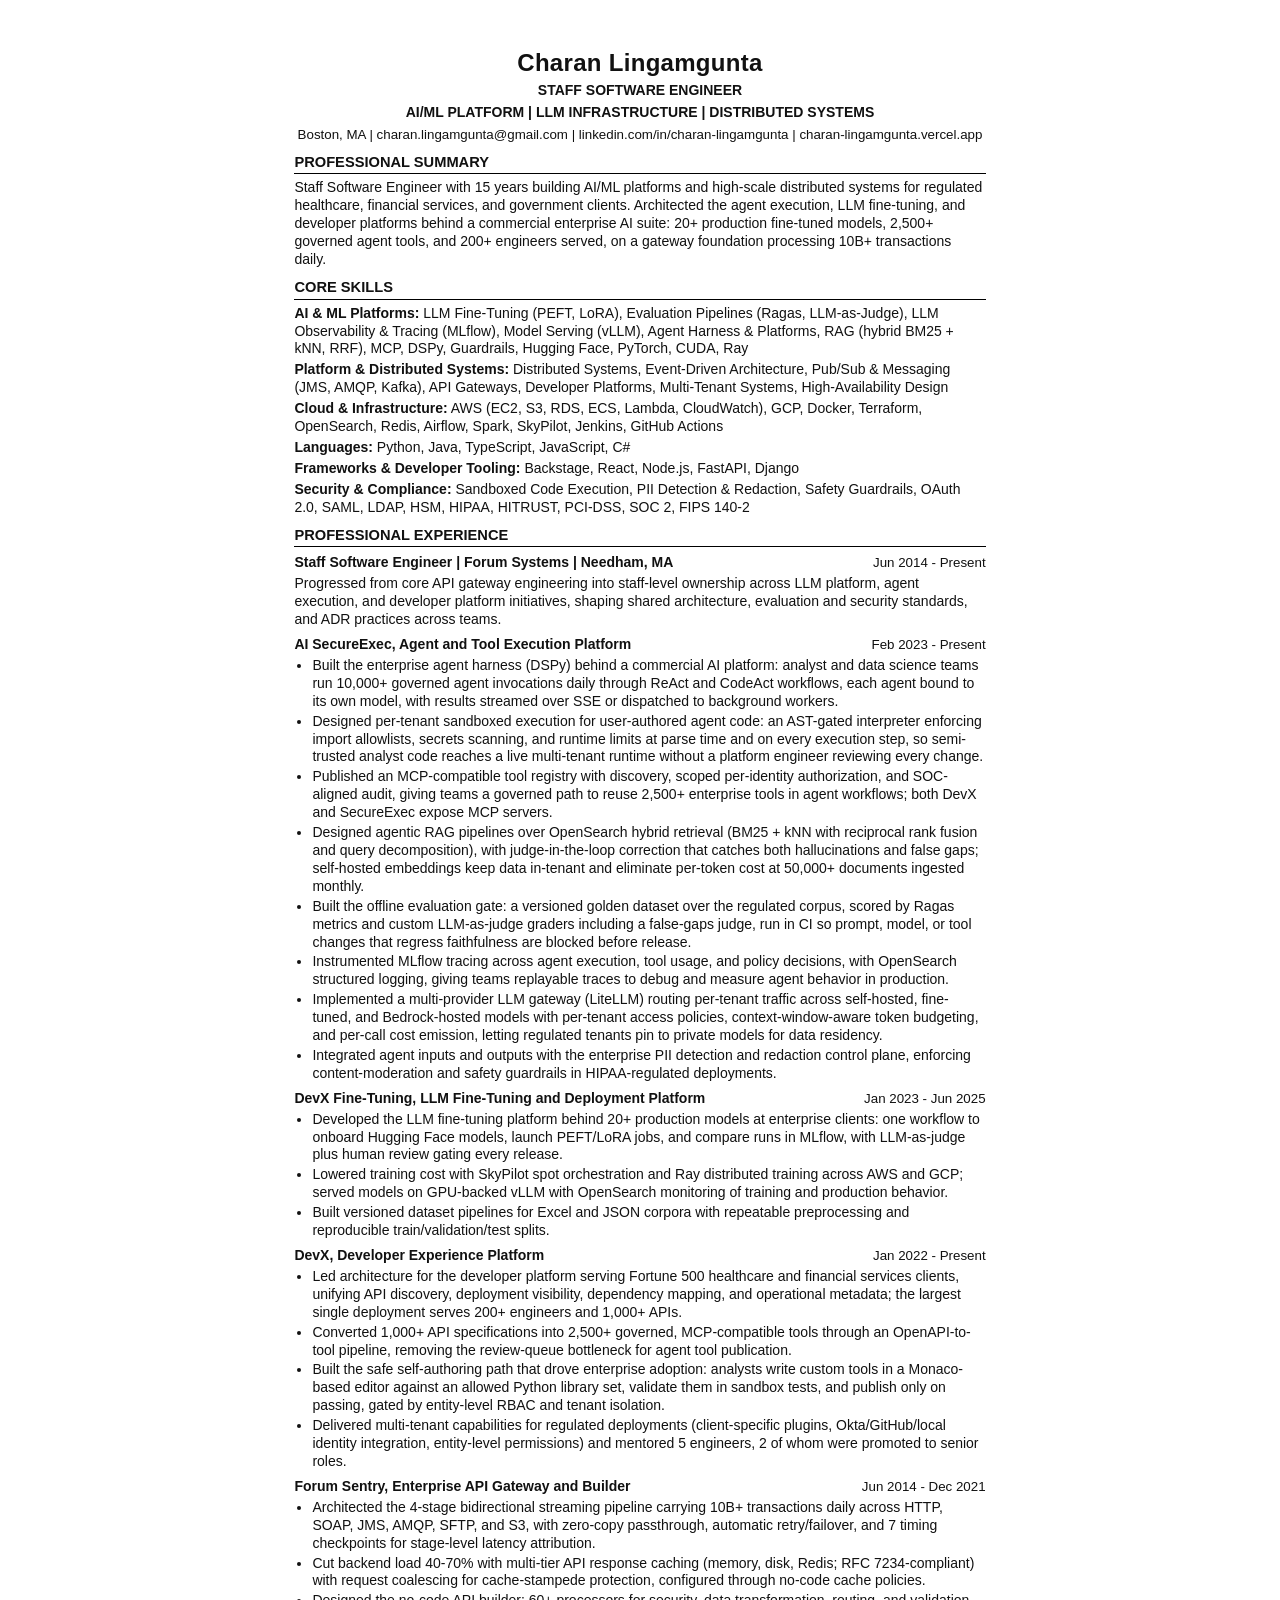
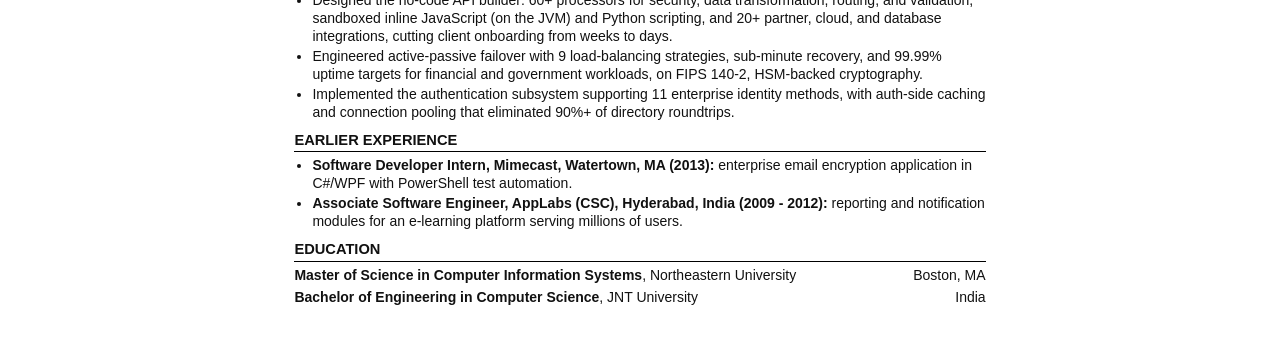
==== index.html @ ed0d6fd0 "Update resume to v1.8; AI-first rewrite from staff-resume research; corrected Sentry caching story; " ====
<!DOCTYPE html>
<html lang="en">
<head>
    <meta charset="UTF-8">
    <meta name="viewport" content="width=device-width, initial-scale=1.0">
    <title>Charan Lingamgunta Resume</title>
    <style>
        * {
            box-sizing: border-box;
            margin: 0;
            padding: 0;
        }

        body {
            font-family: Arial, Helvetica, sans-serif;
            font-size: 10.5pt;
            line-height: 1.28;
            color: #111;
            max-width: 8.5in;
            margin: 0 auto;
            padding: 0.5in 0.65in;
        }

        h1 {
            font-size: 18pt;
            text-align: center;
            margin-bottom: 3px;
            letter-spacing: 0.3px;
        }

        .headline {
            text-align: center;
            font-size: 10.5pt;
            font-weight: bold;
            text-transform: uppercase;
            margin-bottom: 4px;
        }

        .contact {
            text-align: center;
            font-size: 10pt;
            margin-bottom: 10px;
        }

        .contact a {
            color: #111;
            text-decoration: none;
        }

        h2 {
            font-size: 11pt;
            font-weight: bold;
            text-transform: uppercase;
            border-bottom: 1px solid #000;
            padding-bottom: 2px;
            margin-top: 9px;
            margin-bottom: 5px;
        }

        p {
            margin-bottom: 6px;
        }

        ul {
            margin-left: 18px;
            margin-bottom: 5px;
        }

        li {
            margin-bottom: 2px;
        }

        .skills-list {
            list-style-type: none;
            margin-left: 0;
        }

        .skills-list li {
            margin-bottom: 3px;
        }

        .job-header,
        .platform-header,
        .edu-row {
            display: flex;
            justify-content: space-between;
            align-items: baseline;
            gap: 12px;
        }

        .job-header {
            margin-top: 7px;
            margin-bottom: 3px;
        }

        .platform-header {
            margin-top: 7px;
            margin-bottom: 3px;
        }

        .title {
            font-weight: bold;
        }

        .date {
            font-size: 10pt;
            white-space: nowrap;
        }

        .role-scope {
            margin-bottom: 6px;
        }

        @media print {
            body {
                padding: 0;
            }

            @page {
                margin: 0.5in 0.65in;
            }
        }
    </style>
</head>
<body>
    <h1>Charan Lingamgunta</h1>
    <div class="headline">Staff Software Engineer</div>
    <div class="headline">AI/ML Platform | LLM Infrastructure | Distributed Systems</div>
    <div class="contact">
        Boston, MA | charan.lingamgunta@gmail.com |
        <a href="https://linkedin.com/in/charan-lingamgunta">linkedin.com/in/charan-lingamgunta</a> |
        <a href="https://charan-lingamgunta.vercel.app/">charan-lingamgunta.vercel.app</a>
    </div>

    <h2>Professional Summary</h2>
    <p>
        Staff Software Engineer with 15 years building AI/ML platforms and high-scale distributed systems for regulated healthcare, financial services, and government clients. Architected the agent execution, LLM fine-tuning, and developer platforms behind a commercial enterprise AI suite: 20+ production fine-tuned models, 2,500+ governed agent tools, and 200+ engineers served, on a gateway foundation processing 10B+ transactions daily.
    </p>

    <h2>Core Skills</h2>
    <ul class="skills-list">
        <li><strong>AI &amp; ML Platforms:</strong> LLM Fine-Tuning (PEFT, LoRA), Evaluation Pipelines (Ragas, LLM-as-Judge), LLM Observability &amp; Tracing (MLflow), Model Serving (vLLM), Agent Harness &amp; Platforms, RAG (hybrid BM25 + kNN, RRF), MCP, DSPy, Guardrails, Hugging Face, PyTorch, CUDA, Ray</li>
        <li><strong>Platform &amp; Distributed Systems:</strong> Distributed Systems, Event-Driven Architecture, Pub/Sub &amp; Messaging (JMS, AMQP, Kafka), API Gateways, Developer Platforms, Multi-Tenant Systems, High-Availability Design</li>
        <li><strong>Cloud &amp; Infrastructure:</strong> AWS (EC2, S3, RDS, ECS, Lambda, CloudWatch), GCP, Docker, Terraform, OpenSearch, Redis, Airflow, Spark, SkyPilot, Jenkins, GitHub Actions</li>
        <li><strong>Languages:</strong> Python, Java, TypeScript, JavaScript, C#</li>
        <li><strong>Frameworks &amp; Developer Tooling:</strong> Backstage, React, Node.js, FastAPI, Django</li>
        <li><strong>Security &amp; Compliance:</strong> Sandboxed Code Execution, PII Detection &amp; Redaction, Safety Guardrails, OAuth 2.0, SAML, LDAP, HSM, HIPAA, HITRUST, PCI-DSS, SOC 2, FIPS 140-2</li>
    </ul>

    <h2>Professional Experience</h2>

    <div class="job-header">
        <div class="title">Staff Software Engineer | Forum Systems | Needham, MA</div>
        <div class="date">Jun 2014 - Present</div>
    </div>
    <p class="role-scope">
        Progressed from core API gateway engineering into staff-level ownership across LLM platform, agent execution, and developer platform initiatives, shaping shared architecture, evaluation and security standards, and ADR practices across teams.
    </p>

    <div class="platform-header">
        <div class="title">AI SecureExec, Agent and Tool Execution Platform</div>
        <div class="date">Feb 2023 - Present</div>
    </div>
    <ul>
        <li>Built the enterprise agent harness (DSPy) behind a commercial AI platform: analyst and data science teams run 10,000+ governed agent invocations daily through ReAct and CodeAct workflows, each agent bound to its own model, with results streamed over SSE or dispatched to background workers.</li>
        <li>Designed per-tenant sandboxed execution for user-authored agent code: an AST-gated interpreter enforcing import allowlists, secrets scanning, and runtime limits at parse time and on every execution step, so semi-trusted analyst code reaches a live multi-tenant runtime without a platform engineer reviewing every change.</li>
        <li>Published an MCP-compatible tool registry with discovery, scoped per-identity authorization, and SOC-aligned audit, giving teams a governed path to reuse 2,500+ enterprise tools in agent workflows; both DevX and SecureExec expose MCP servers.</li>
        <li>Designed agentic RAG pipelines over OpenSearch hybrid retrieval (BM25 + kNN with reciprocal rank fusion and query decomposition), with judge-in-the-loop correction that catches both hallucinations and false gaps; self-hosted embeddings keep data in-tenant and eliminate per-token cost at 50,000+ documents ingested monthly.</li>
        <li>Built the offline evaluation gate: a versioned golden dataset over the regulated corpus, scored by Ragas metrics and custom LLM-as-judge graders including a false-gaps judge, run in CI so prompt, model, or tool changes that regress faithfulness are blocked before release.</li>
        <li>Instrumented MLflow tracing across agent execution, tool usage, and policy decisions, with OpenSearch structured logging, giving teams replayable traces to debug and measure agent behavior in production.</li>
        <li>Implemented a multi-provider LLM gateway (LiteLLM) routing per-tenant traffic across self-hosted, fine-tuned, and Bedrock-hosted models with per-tenant access policies, context-window-aware token budgeting, and per-call cost emission, letting regulated tenants pin to private models for data residency.</li>
        <li>Integrated agent inputs and outputs with the enterprise PII detection and redaction control plane, enforcing content-moderation and safety guardrails in HIPAA-regulated deployments.</li>
    </ul>

    <div class="platform-header">
        <div class="title">DevX Fine-Tuning, LLM Fine-Tuning and Deployment Platform</div>
        <div class="date">Jan 2023 - Jun 2025</div>
    </div>
    <ul>
        <li>Developed the LLM fine-tuning platform behind 20+ production models at enterprise clients: one workflow to onboard Hugging Face models, launch PEFT/LoRA jobs, and compare runs in MLflow, with LLM-as-judge plus human review gating every release.</li>
        <li>Lowered training cost with SkyPilot spot orchestration and Ray distributed training across AWS and GCP; served models on GPU-backed vLLM with OpenSearch monitoring of training and production behavior.</li>
        <li>Built versioned dataset pipelines for Excel and JSON corpora with repeatable preprocessing and reproducible train/validation/test splits.</li>
    </ul>

    <div class="platform-header">
        <div class="title">DevX, Developer Experience Platform</div>
        <div class="date">Jan 2022 - Present</div>
    </div>
    <ul>
        <li>Led architecture for the developer platform serving Fortune 500 healthcare and financial services clients, unifying API discovery, deployment visibility, dependency mapping, and operational metadata; the largest single deployment serves 200+ engineers and 1,000+ APIs.</li>
        <li>Converted 1,000+ API specifications into 2,500+ governed, MCP-compatible tools through an OpenAPI-to-tool pipeline, removing the review-queue bottleneck for agent tool publication.</li>
        <li>Built the safe self-authoring path that drove enterprise adoption: analysts write custom tools in a Monaco-based editor against an allowed Python library set, validate them in sandbox tests, and publish only on passing, gated by entity-level RBAC and tenant isolation.</li>
        <li>Delivered multi-tenant capabilities for regulated deployments (client-specific plugins, Okta/GitHub/local identity integration, entity-level permissions) and mentored 5 engineers, 2 of whom were promoted to senior roles.</li>
    </ul>

    <div class="platform-header">
        <div class="title">Forum Sentry, Enterprise API Gateway and Builder</div>
        <div class="date">Jun 2014 - Dec 2021</div>
    </div>
    <ul>
        <li>Architected the 4-stage bidirectional streaming pipeline carrying 10B+ transactions daily across HTTP, SOAP, JMS, AMQP, SFTP, and S3, with zero-copy passthrough, automatic retry/failover, and 7 timing checkpoints for stage-level latency attribution.</li>
        <li>Cut backend load 40-70% with multi-tier API response caching (memory, disk, Redis; RFC 7234-compliant) with request coalescing for cache-stampede protection, configured through no-code cache policies.</li>
        <li>Designed the no-code API builder: 60+ processors for security, data transformation, routing, and validation, sandboxed inline JavaScript (on the JVM) and Python scripting, and 20+ partner, cloud, and database integrations, cutting client onboarding from weeks to days.</li>
        <li>Engineered active-passive failover with 9 load-balancing strategies, sub-minute recovery, and 99.99% uptime targets for financial and government workloads, on FIPS 140-2, HSM-backed cryptography.</li>
        <li>Implemented the authentication subsystem supporting 11 enterprise identity methods, with auth-side caching and connection pooling that eliminated 90%+ of directory roundtrips.</li>
    </ul>

    <h2>Earlier Experience</h2>
    <ul>
        <li><strong>Software Developer Intern, Mimecast, Watertown, MA (2013):</strong> enterprise email encryption application in C#/WPF with PowerShell test automation.</li>
        <li><strong>Associate Software Engineer, AppLabs (CSC), Hyderabad, India (2009 - 2012):</strong> reporting and notification modules for an e-learning platform serving millions of users.</li>
    </ul>

    <h2>Education</h2>
    <div class="edu-row">
        <div><strong>Master of Science in Computer Information Systems</strong>, Northeastern University</div>
        <div>Boston, MA</div>
    </div>
    <div class="edu-row" style="margin-top: 4px;">
        <div><strong>Bachelor of Engineering in Computer Science</strong>, JNT University</div>
        <div>India</div>
    </div>
</body>
</html>
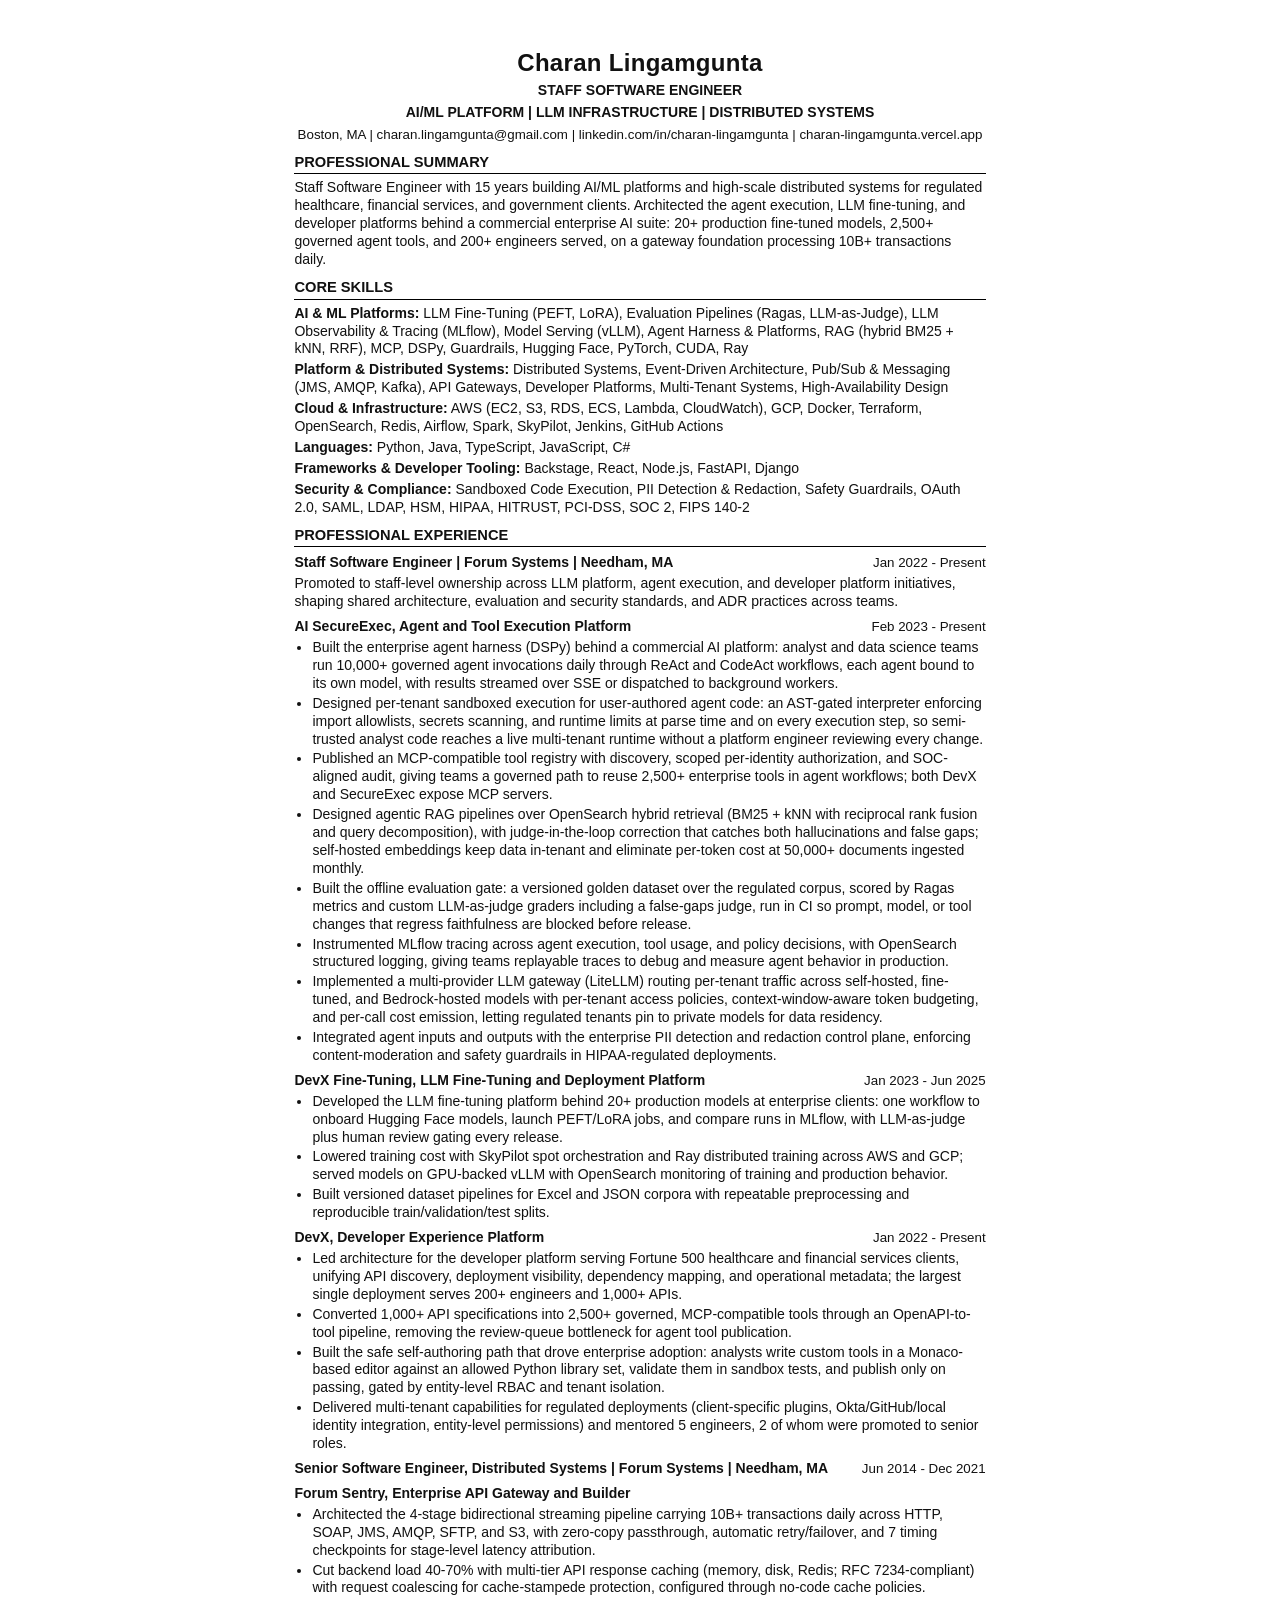
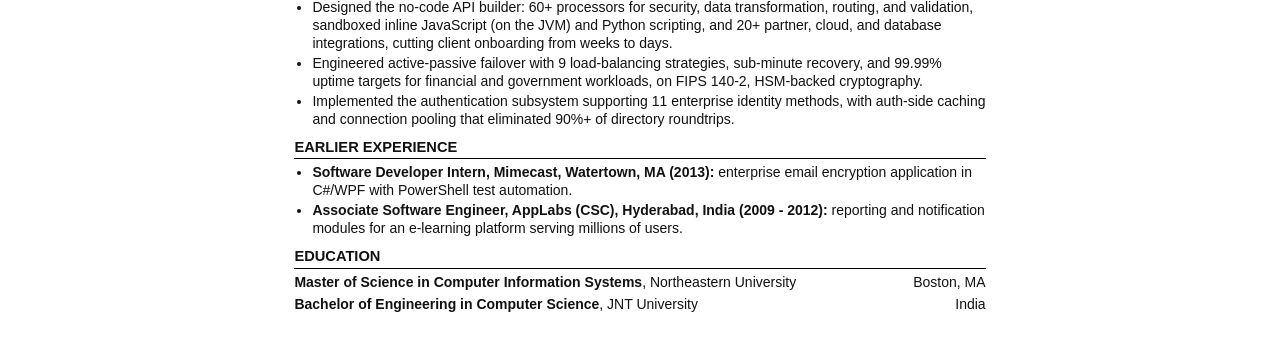
==== commit c59172cd: "Update resume: show Senior-to-Staff progression ladder (Staff since Jan 2022); regenerate PDF" ====
--- a/index.html
+++ b/index.html
@@ -151,10 +151,10 @@
 
     <div class="job-header">
         <div class="title">Staff Software Engineer | Forum Systems | Needham, MA</div>
-        <div class="date">Jun 2014 - Present</div>
+        <div class="date">Jan 2022 - Present</div>
     </div>
     <p class="role-scope">
-        Progressed from core API gateway engineering into staff-level ownership across LLM platform, agent execution, and developer platform initiatives, shaping shared architecture, evaluation and security standards, and ADR practices across teams.
+        Promoted to staff-level ownership across LLM platform, agent execution, and developer platform initiatives, shaping shared architecture, evaluation and security standards, and ADR practices across teams.
     </p>
 
     <div class="platform-header">
@@ -193,9 +193,12 @@
         <li>Delivered multi-tenant capabilities for regulated deployments (client-specific plugins, Okta/GitHub/local identity integration, entity-level permissions) and mentored 5 engineers, 2 of whom were promoted to senior roles.</li>
     </ul>
 
+    <div class="job-header">
+        <div class="title">Senior Software Engineer, Distributed Systems | Forum Systems | Needham, MA</div>
+        <div class="date">Jun 2014 - Dec 2021</div>
+    </div>
     <div class="platform-header">
         <div class="title">Forum Sentry, Enterprise API Gateway and Builder</div>
-        <div class="date">Jun 2014 - Dec 2021</div>
     </div>
     <ul>
         <li>Architected the 4-stage bidirectional streaming pipeline carrying 10B+ transactions daily across HTTP, SOAP, JMS, AMQP, SFTP, and S3, with zero-copy passthrough, automatic retry/failover, and 7 timing checkpoints for stage-level latency attribution.</li>
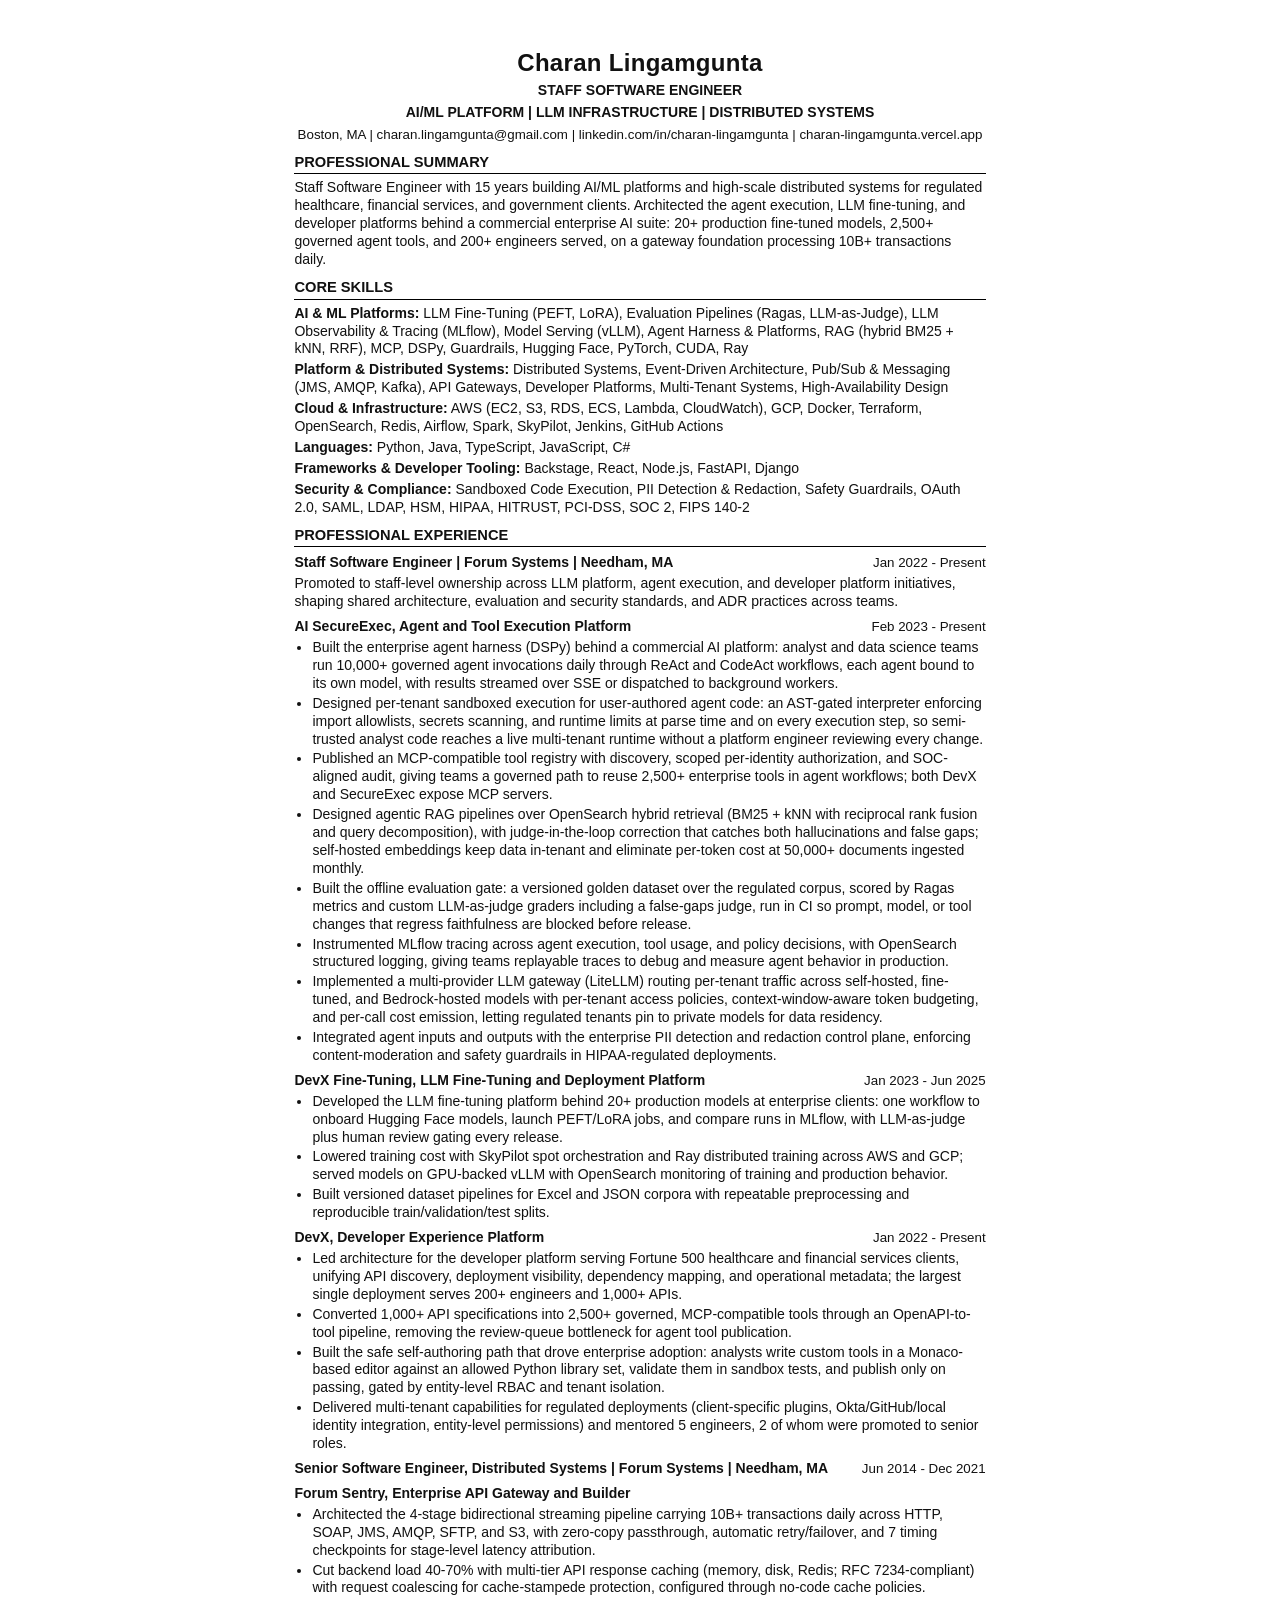
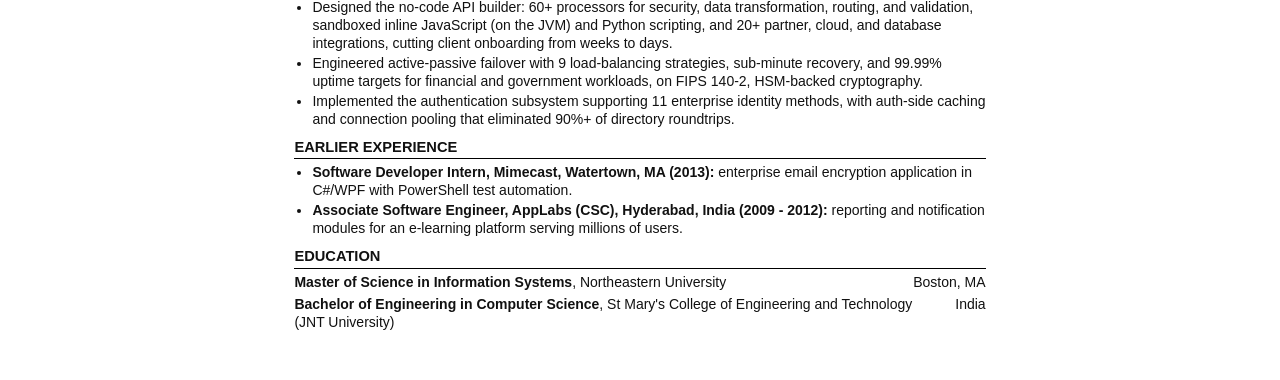
==== commit 80e948a5: "Align education with LinkedIn: St Mary's College (JNT University) for BE, MS in Information Systems;" ====
--- a/index.html
+++ b/index.html
@@ -216,11 +216,11 @@
 
     <h2>Education</h2>
     <div class="edu-row">
-        <div><strong>Master of Science in Computer Information Systems</strong>, Northeastern University</div>
+        <div><strong>Master of Science in Information Systems</strong>, Northeastern University</div>
         <div>Boston, MA</div>
     </div>
     <div class="edu-row" style="margin-top: 4px;">
-        <div><strong>Bachelor of Engineering in Computer Science</strong>, JNT University</div>
+        <div><strong>Bachelor of Engineering in Computer Science</strong>, St Mary's College of Engineering and Technology (JNT University)</div>
         <div>India</div>
     </div>
 </body>
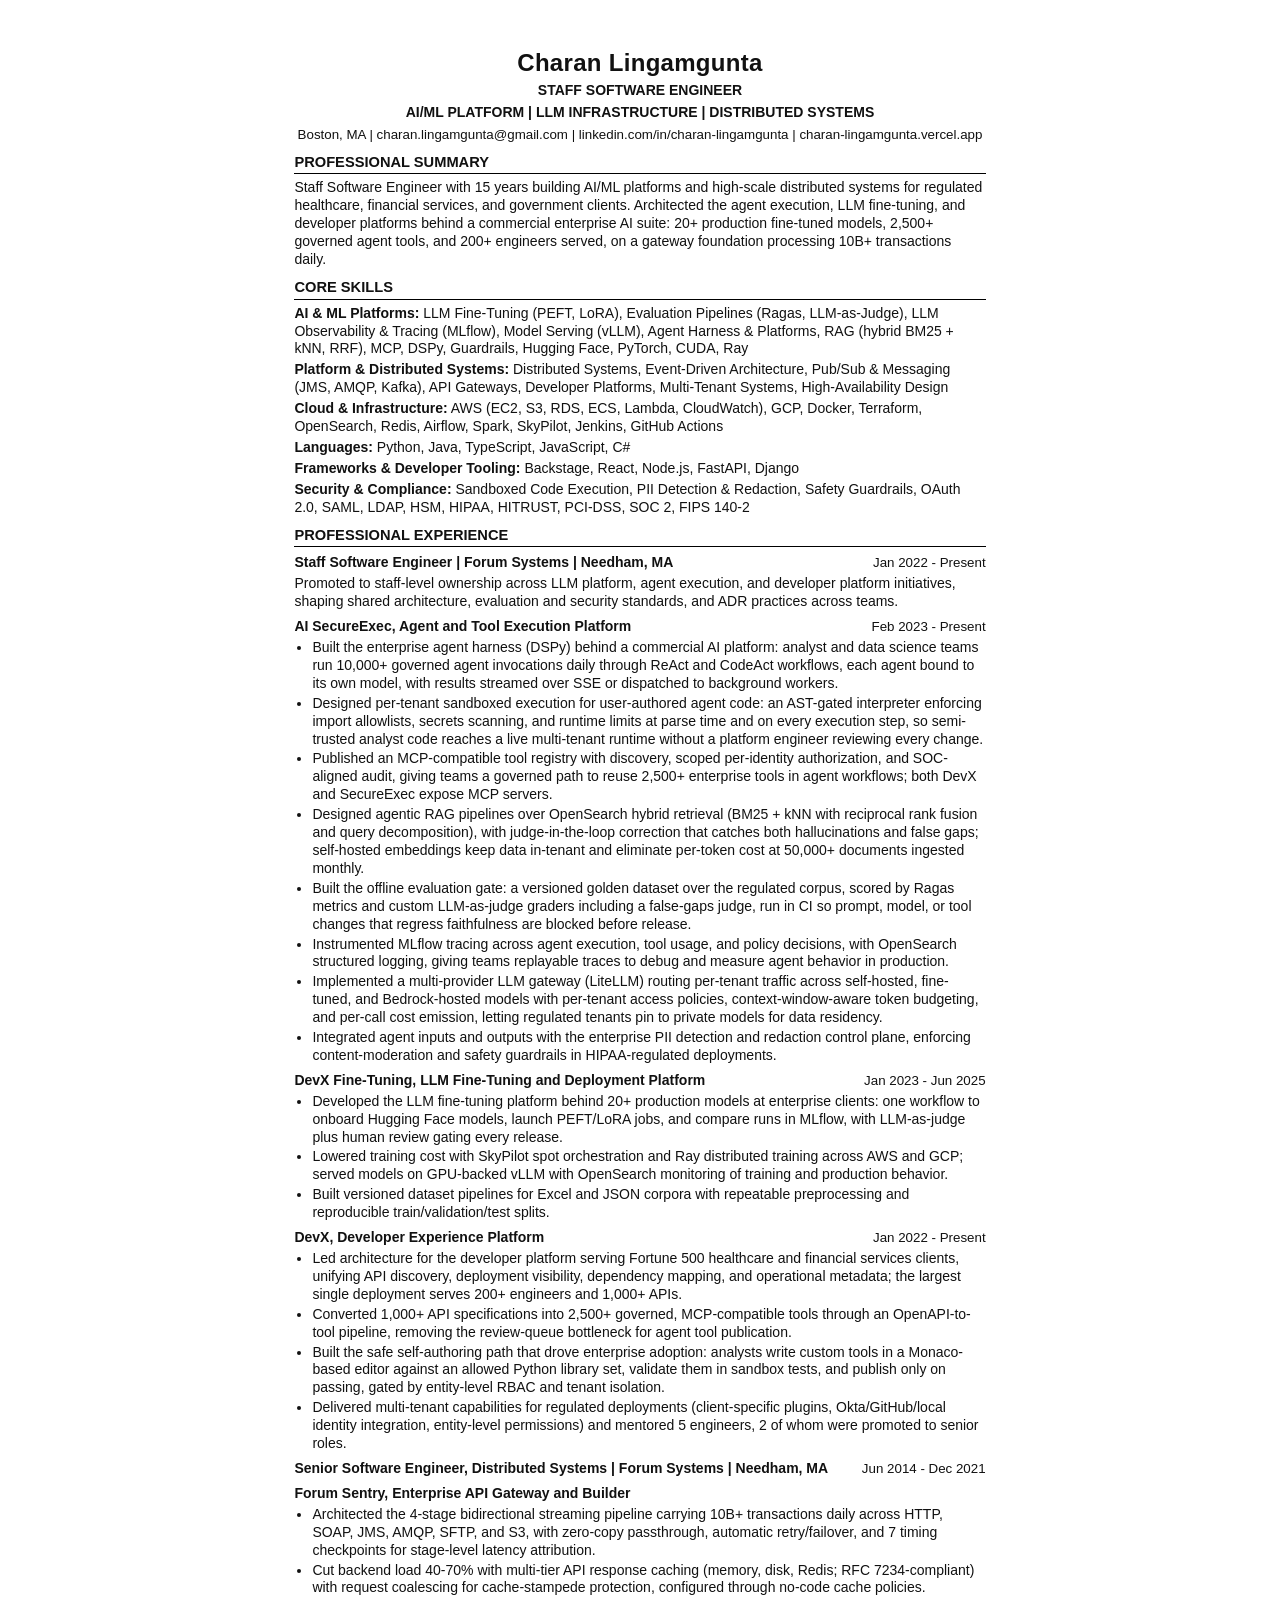
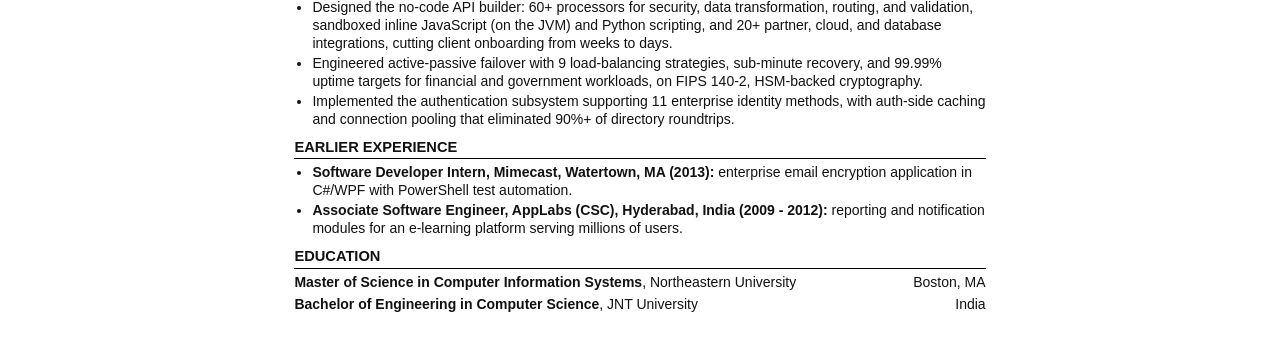
==== commit 4e495891: "Revert education wording to original (JNT University; Computer Information Systems)" ====
--- a/index.html
+++ b/index.html
@@ -216,11 +216,11 @@
 
     <h2>Education</h2>
     <div class="edu-row">
-        <div><strong>Master of Science in Information Systems</strong>, Northeastern University</div>
+        <div><strong>Master of Science in Computer Information Systems</strong>, Northeastern University</div>
         <div>Boston, MA</div>
     </div>
     <div class="edu-row" style="margin-top: 4px;">
-        <div><strong>Bachelor of Engineering in Computer Science</strong>, St Mary's College of Engineering and Technology (JNT University)</div>
+        <div><strong>Bachelor of Engineering in Computer Science</strong>, JNT University</div>
         <div>India</div>
     </div>
 </body>
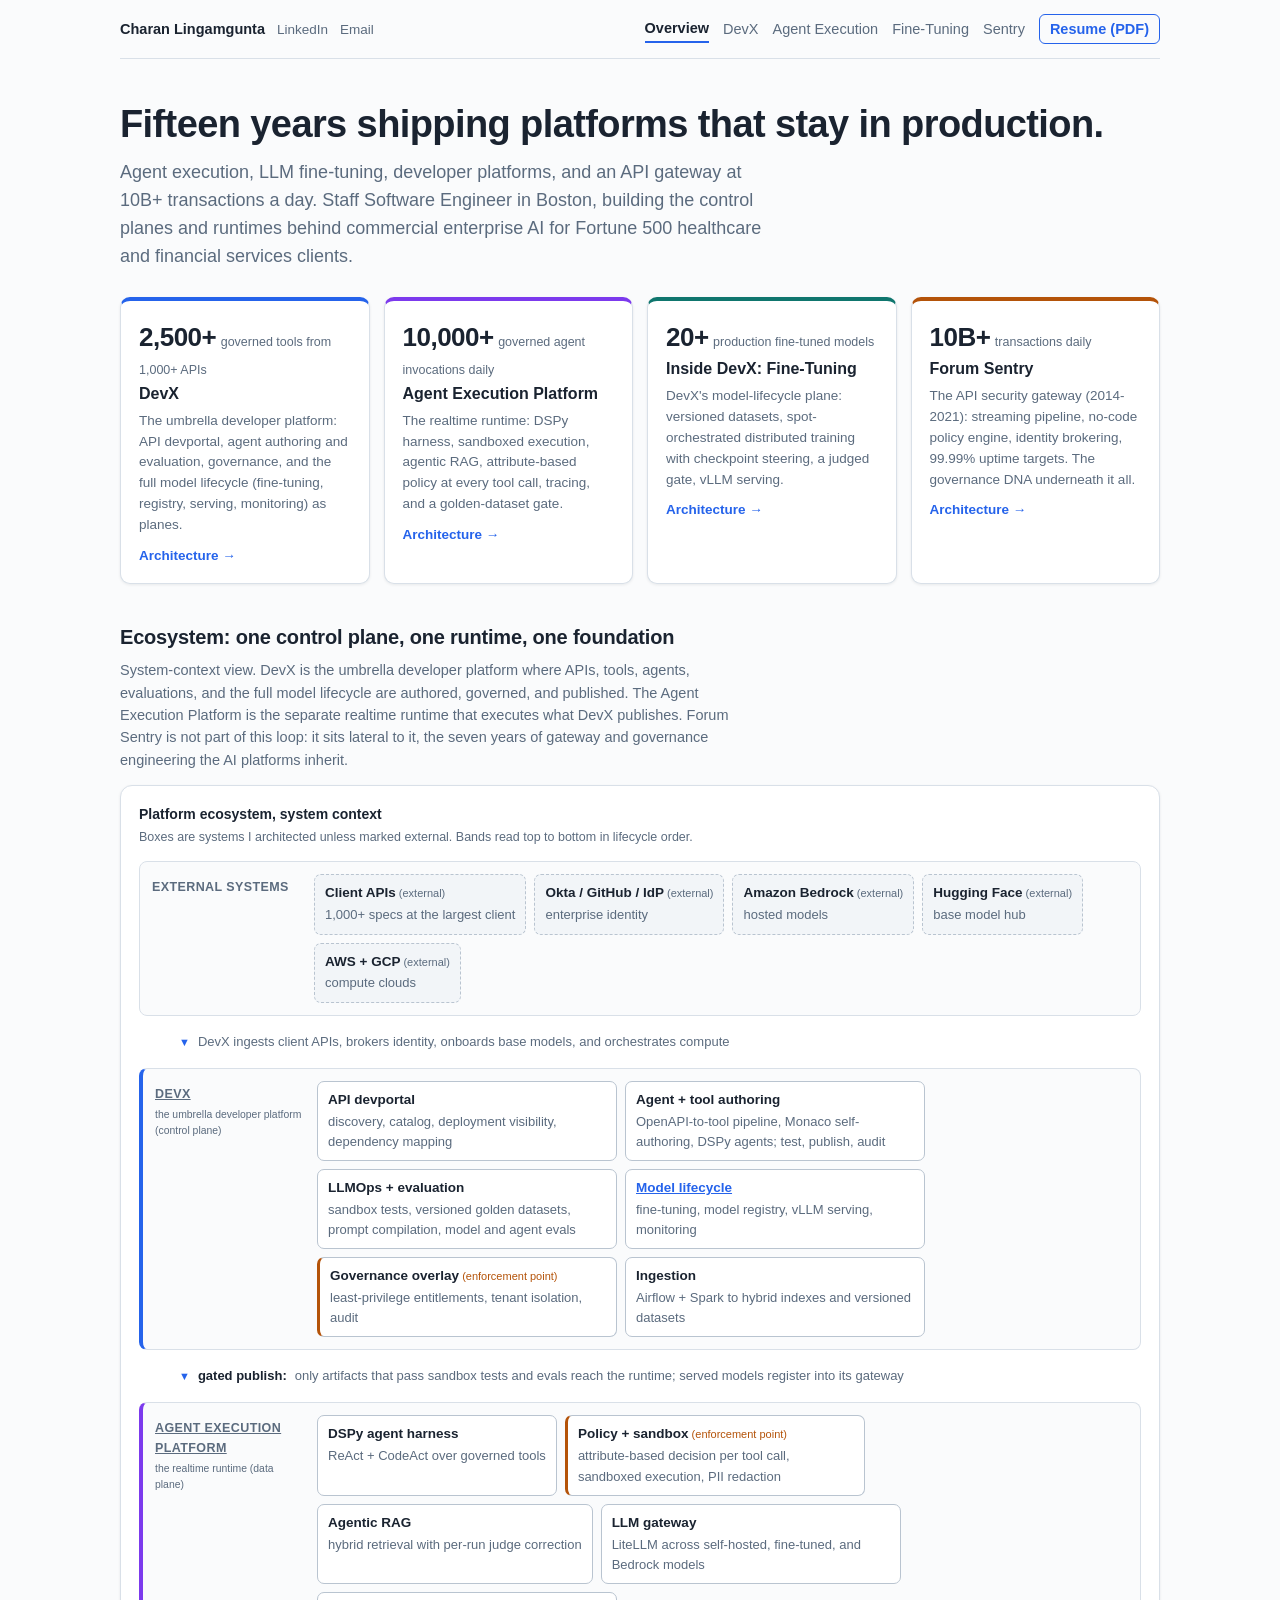
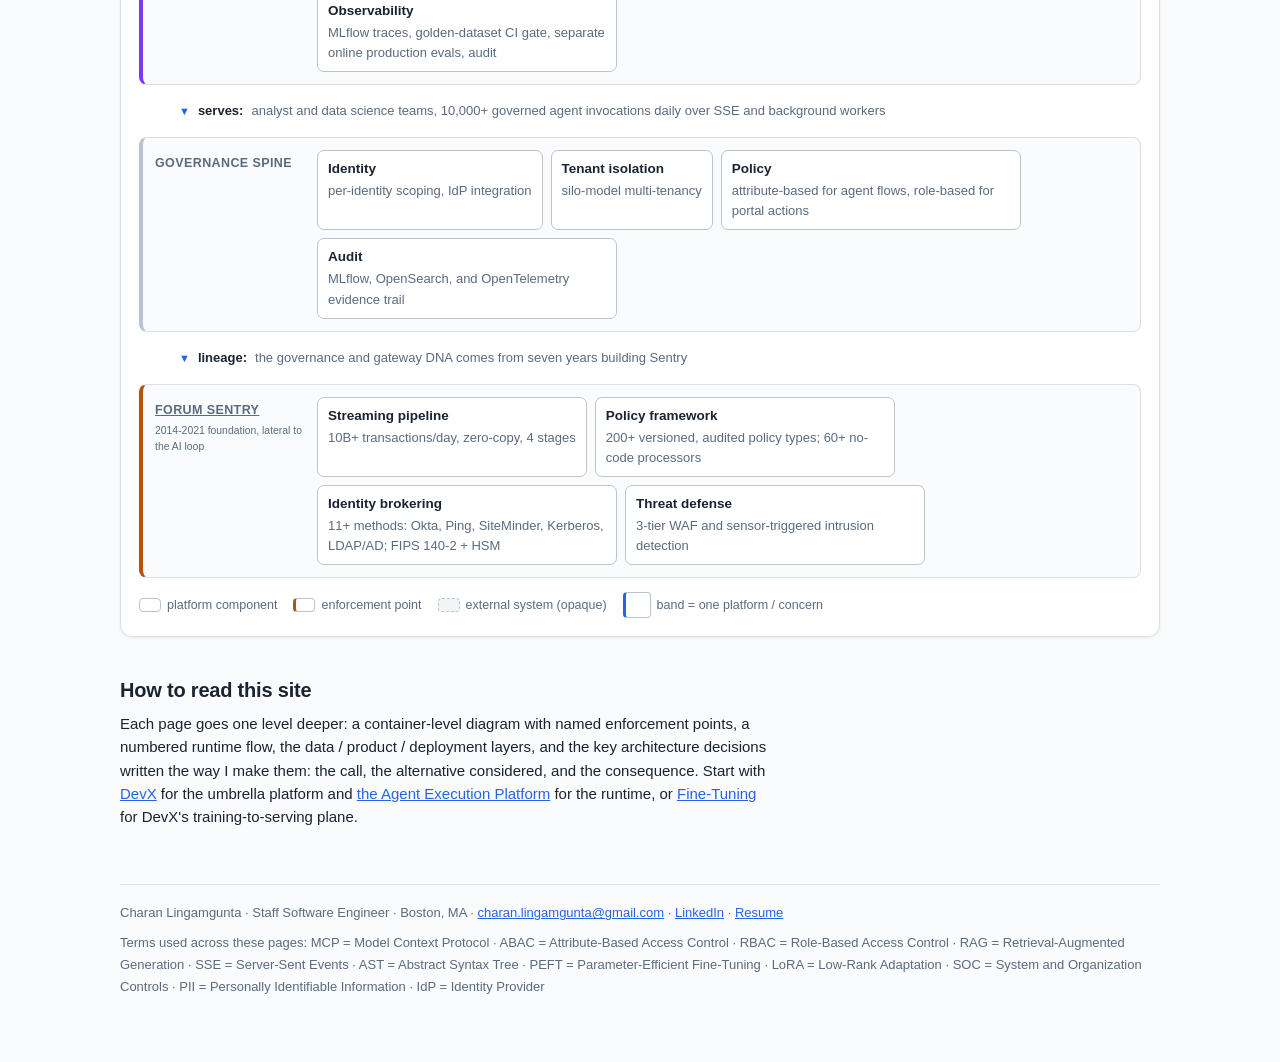
==== commit fbaa35b3: "Rebuild portfolio into multi-page architecture site; add DevX, Agent Execution, Fine-Tuning, Sentry " ====
--- a/index.html
+++ b/index.html
@@ -1,227 +1,173 @@
 <!DOCTYPE html>
 <html lang="en">
 <head>
-    <meta charset="UTF-8">
-    <meta name="viewport" content="width=device-width, initial-scale=1.0">
-    <title>Charan Lingamgunta Resume</title>
-    <style>
-        * {
-            box-sizing: border-box;
-            margin: 0;
-            padding: 0;
-        }
-
-        body {
-            font-family: Arial, Helvetica, sans-serif;
-            font-size: 10.5pt;
-            line-height: 1.28;
-            color: #111;
-            max-width: 8.5in;
-            margin: 0 auto;
-            padding: 0.5in 0.65in;
-        }
-
-        h1 {
-            font-size: 18pt;
-            text-align: center;
-            margin-bottom: 3px;
-            letter-spacing: 0.3px;
-        }
-
-        .headline {
-            text-align: center;
-            font-size: 10.5pt;
-            font-weight: bold;
-            text-transform: uppercase;
-            margin-bottom: 4px;
-        }
-
-        .contact {
-            text-align: center;
-            font-size: 10pt;
-            margin-bottom: 10px;
-        }
-
-        .contact a {
-            color: #111;
-            text-decoration: none;
-        }
-
-        h2 {
-            font-size: 11pt;
-            font-weight: bold;
-            text-transform: uppercase;
-            border-bottom: 1px solid #000;
-            padding-bottom: 2px;
-            margin-top: 9px;
-            margin-bottom: 5px;
-        }
-
-        p {
-            margin-bottom: 6px;
-        }
-
-        ul {
-            margin-left: 18px;
-            margin-bottom: 5px;
-        }
-
-        li {
-            margin-bottom: 2px;
-        }
-
-        .skills-list {
-            list-style-type: none;
-            margin-left: 0;
-        }
-
-        .skills-list li {
-            margin-bottom: 3px;
-        }
-
-        .job-header,
-        .platform-header,
-        .edu-row {
-            display: flex;
-            justify-content: space-between;
-            align-items: baseline;
-            gap: 12px;
-        }
-
-        .job-header {
-            margin-top: 7px;
-            margin-bottom: 3px;
-        }
-
-        .platform-header {
-            margin-top: 7px;
-            margin-bottom: 3px;
-        }
-
-        .title {
-            font-weight: bold;
-        }
-
-        .date {
-            font-size: 10pt;
-            white-space: nowrap;
-        }
-
-        .role-scope {
-            margin-bottom: 6px;
-        }
-
-        @media print {
-            body {
-                padding: 0;
-            }
-
-            @page {
-                margin: 0.5in 0.65in;
-            }
-        }
-    </style>
+<meta charset="UTF-8">
+<meta name="viewport" content="width=device-width, initial-scale=1.0">
+<title>Charan Lingamgunta | AI Platform Architecture</title>
+<meta name="description" content="Charan Lingamgunta, Staff Software Engineer. Architecture deep dives of the DevX developer platform, the agent execution runtime, the model-lifecycle plane, and the Forum Sentry API gateway.">
+<link rel="icon" href="data:image/svg+xml,<svg xmlns='http://www.w3.org/2000/svg' viewBox='0 0 100 100'><rect width='100' height='100' rx='20' fill='%232563eb'/><text x='50' y='68' font-size='52' text-anchor='middle' fill='white' font-family='Arial'>CL</text></svg>">
+<link rel="stylesheet" href="style.css">
 </head>
 <body>
-    <h1>Charan Lingamgunta</h1>
-    <div class="headline">Staff Software Engineer</div>
-    <div class="headline">AI/ML Platform | LLM Infrastructure | Distributed Systems</div>
-    <div class="contact">
-        Boston, MA | charan.lingamgunta@gmail.com |
-        <a href="https://linkedin.com/in/charan-lingamgunta">linkedin.com/in/charan-lingamgunta</a> |
-        <a href="https://charan-lingamgunta.vercel.app/">charan-lingamgunta.vercel.app</a>
+<div class="wrap">
+
+<nav class="nav">
+  <span class="namegroup">
+    <a class="home" href="index.html">Charan Lingamgunta</a>
+    <a class="contact" href="https://linkedin.com/in/charan-lingamgunta">LinkedIn</a>
+    <button class="copybtn" type="button" onclick="navigator.clipboard.writeText('charan.lingamgunta@gmail.com');this.textContent='Copied';this.classList.add('done');setTimeout(()=>{this.textContent='Email';this.classList.remove('done');},1200)">Email</button>
+  </span>
+  <a class="active" href="index.html">Overview</a>
+  <a href="devx.html">DevX</a>
+  <a href="agent-execution.html">Agent Execution</a>
+  <a href="finetuning.html">Fine-Tuning</a>
+  <a href="sentry.html">Sentry</a>
+  <a class="cta" href="resume.pdf">Resume (PDF)</a>
+</nav>
+
+<header class="hero">
+  <h1>Fifteen years shipping platforms that stay in production.</h1>
+  <p class="tagline">
+    Agent execution, LLM fine-tuning, developer platforms, and an API gateway at 10B+ transactions a day.
+    Staff Software Engineer in Boston, building the control planes and runtimes behind commercial enterprise AI
+    for Fortune 500 healthcare and financial services clients.
+  </p>
+</header>
+
+<section class="cards">
+  <a class="card devx" href="devx.html">
+    <span class="num">2,500+</span>
+    <span class="numlabel">governed tools from 1,000+ APIs</span>
+    <h3>DevX</h3>
+    <p>The umbrella developer platform: API devportal, agent authoring and evaluation, governance, and the full model lifecycle (fine-tuning, registry, serving, monitoring) as planes.</p>
+    <span class="go">Architecture &#8594;</span>
+  </a>
+  <a class="card secureexec" href="agent-execution.html">
+    <span class="num">10,000+</span>
+    <span class="numlabel">governed agent invocations daily</span>
+    <h3>Agent Execution Platform</h3>
+    <p>The realtime runtime: DSPy harness, sandboxed execution, agentic RAG, attribute-based policy at every tool call, tracing, and a golden-dataset gate.</p>
+    <span class="go">Architecture &#8594;</span>
+  </a>
+  <a class="card finetuning" href="finetuning.html">
+    <span class="num">20+</span>
+    <span class="numlabel">production fine-tuned models</span>
+    <h3>Inside DevX: Fine-Tuning</h3>
+    <p>DevX's model-lifecycle plane: versioned datasets, spot-orchestrated distributed training with checkpoint steering, a judged gate, vLLM serving.</p>
+    <span class="go">Architecture &#8594;</span>
+  </a>
+  <a class="card sentry" href="sentry.html">
+    <span class="num">10B+</span>
+    <span class="numlabel">transactions daily</span>
+    <h3>Forum Sentry</h3>
+    <p>The API security gateway (2014-2021): streaming pipeline, no-code policy engine, identity brokering, 99.99% uptime targets. The governance DNA underneath it all.</p>
+    <span class="go">Architecture &#8594;</span>
+  </a>
+</section>
+
+<h2 class="sec" id="ecosystem">Ecosystem: one control plane, one runtime, one foundation</h2>
+<p class="secnote">
+  System-context view. DevX is the umbrella developer platform where APIs, tools, agents, evaluations, and the full
+  model lifecycle are authored, governed, and published. The Agent Execution Platform is the separate realtime
+  runtime that executes what DevX publishes. Forum Sentry is not part of this loop: it sits lateral to it, the seven
+  years of gateway and governance engineering the AI platforms inherit.
+</p>
+
+<div class="arch">
+  <div class="dtitle">Platform ecosystem, system context</div>
+  <div class="dsub">Boxes are systems I architected unless marked external. Bands read top to bottom in lifecycle order.</div>
+
+  <div class="eco">
+    <div class="tier">
+      <div class="tlabel">External systems</div>
+      <div class="pboxes">
+        <div class="box ext"><b>Client APIs</b><span class="role">1,000+ specs at the largest client</span></div>
+        <div class="box ext"><b>Okta / GitHub / IdP</b><span class="role">enterprise identity</span></div>
+        <div class="box ext"><b>Amazon Bedrock</b><span class="role">hosted models</span></div>
+        <div class="box ext"><b>Hugging Face</b><span class="role">base model hub</span></div>
+        <div class="box ext"><b>AWS + GCP</b><span class="role">compute clouds</span></div>
+      </div>
     </div>
 
-    <h2>Professional Summary</h2>
-    <p>
-        Staff Software Engineer with 15 years building AI/ML platforms and high-scale distributed systems for regulated healthcare, financial services, and government clients. Architected the agent execution, LLM fine-tuning, and developer platforms behind a commercial enterprise AI suite: 20+ production fine-tuned models, 2,500+ governed agent tools, and 200+ engineers served, on a gateway foundation processing 10B+ transactions daily.
-    </p>
+    <div class="conn">DevX ingests client APIs, brokers identity, onboards base models, and orchestrates compute</div>
 
-    <h2>Core Skills</h2>
-    <ul class="skills-list">
-        <li><strong>AI &amp; ML Platforms:</strong> LLM Fine-Tuning (PEFT, LoRA), Evaluation Pipelines (Ragas, LLM-as-Judge), LLM Observability &amp; Tracing (MLflow), Model Serving (vLLM), Agent Harness &amp; Platforms, RAG (hybrid BM25 + kNN, RRF), MCP, DSPy, Guardrails, Hugging Face, PyTorch, CUDA, Ray</li>
-        <li><strong>Platform &amp; Distributed Systems:</strong> Distributed Systems, Event-Driven Architecture, Pub/Sub &amp; Messaging (JMS, AMQP, Kafka), API Gateways, Developer Platforms, Multi-Tenant Systems, High-Availability Design</li>
-        <li><strong>Cloud &amp; Infrastructure:</strong> AWS (EC2, S3, RDS, ECS, Lambda, CloudWatch), GCP, Docker, Terraform, OpenSearch, Redis, Airflow, Spark, SkyPilot, Jenkins, GitHub Actions</li>
-        <li><strong>Languages:</strong> Python, Java, TypeScript, JavaScript, C#</li>
-        <li><strong>Frameworks &amp; Developer Tooling:</strong> Backstage, React, Node.js, FastAPI, Django</li>
-        <li><strong>Security &amp; Compliance:</strong> Sandboxed Code Execution, PII Detection &amp; Redaction, Safety Guardrails, OAuth 2.0, SAML, LDAP, HSM, HIPAA, HITRUST, PCI-DSS, SOC 2, FIPS 140-2</li>
-    </ul>
+    <div class="tier devx">
+      <div class="tlabel"><a href="devx.html">DevX</a><small>the umbrella developer platform (control plane)</small></div>
+      <div class="pboxes">
+        <div class="box"><b>API devportal</b><span class="role">discovery, catalog, deployment visibility, dependency mapping</span></div>
+        <div class="box"><b>Agent + tool authoring</b><span class="role">OpenAPI-to-tool pipeline, Monaco self-authoring, DSPy agents; test, publish, audit</span></div>
+        <div class="box"><b>LLMOps + evaluation</b><span class="role">sandbox tests, versioned golden datasets, prompt compilation, model and agent evals</span></div>
+        <div class="box"><b><a href="finetuning.html">Model lifecycle</a></b><span class="role">fine-tuning, model registry, vLLM serving, monitoring</span></div>
+        <div class="box gate"><b>Governance overlay</b><span class="role">least-privilege entitlements, tenant isolation, audit</span></div>
+        <div class="box"><b>Ingestion</b><span class="role">Airflow + Spark to hybrid indexes and versioned datasets</span></div>
+      </div>
+    </div>
 
-    <h2>Professional Experience</h2>
+    <div class="conn"><em>gated publish:</em> only artifacts that pass sandbox tests and evals reach the runtime; served models register into its gateway</div>
 
-    <div class="job-header">
-        <div class="title">Staff Software Engineer | Forum Systems | Needham, MA</div>
-        <div class="date">Jan 2022 - Present</div>
+    <div class="tier secureexec">
+      <div class="tlabel"><a href="agent-execution.html">Agent Execution Platform</a><small>the realtime runtime (data plane)</small></div>
+      <div class="pboxes">
+        <div class="box"><b>DSPy agent harness</b><span class="role">ReAct + CodeAct over governed tools</span></div>
+        <div class="box gate"><b>Policy + sandbox</b><span class="role">attribute-based decision per tool call, sandboxed execution, PII redaction</span></div>
+        <div class="box"><b>Agentic RAG</b><span class="role">hybrid retrieval with per-run judge correction</span></div>
+        <div class="box"><b>LLM gateway</b><span class="role">LiteLLM across self-hosted, fine-tuned, and Bedrock models</span></div>
+        <div class="box"><b>Observability</b><span class="role">MLflow traces, golden-dataset CI gate, separate online production evals, audit</span></div>
+      </div>
     </div>
-    <p class="role-scope">
-        Promoted to staff-level ownership across LLM platform, agent execution, and developer platform initiatives, shaping shared architecture, evaluation and security standards, and ADR practices across teams.
-    </p>
 
-    <div class="platform-header">
-        <div class="title">AI SecureExec, Agent and Tool Execution Platform</div>
-        <div class="date">Feb 2023 - Present</div>
+    <div class="conn"><em>serves:</em> analyst and data science teams, 10,000+ governed agent invocations daily over SSE and background workers</div>
+
+    <div class="tier spine">
+      <div class="tlabel">Governance spine</div>
+      <div class="pboxes">
+        <div class="box"><b>Identity</b><span class="role">per-identity scoping, IdP integration</span></div>
+        <div class="box"><b>Tenant isolation</b><span class="role">silo-model multi-tenancy</span></div>
+        <div class="box"><b>Policy</b><span class="role">attribute-based for agent flows, role-based for portal actions</span></div>
+        <div class="box"><b>Audit</b><span class="role">MLflow, OpenSearch, and OpenTelemetry evidence trail</span></div>
+      </div>
     </div>
-    <ul>
-        <li>Built the enterprise agent harness (DSPy) behind a commercial AI platform: analyst and data science teams run 10,000+ governed agent invocations daily through ReAct and CodeAct workflows, each agent bound to its own model, with results streamed over SSE or dispatched to background workers.</li>
-        <li>Designed per-tenant sandboxed execution for user-authored agent code: an AST-gated interpreter enforcing import allowlists, secrets scanning, and runtime limits at parse time and on every execution step, so semi-trusted analyst code reaches a live multi-tenant runtime without a platform engineer reviewing every change.</li>
-        <li>Published an MCP-compatible tool registry with discovery, scoped per-identity authorization, and SOC-aligned audit, giving teams a governed path to reuse 2,500+ enterprise tools in agent workflows; both DevX and SecureExec expose MCP servers.</li>
-        <li>Designed agentic RAG pipelines over OpenSearch hybrid retrieval (BM25 + kNN with reciprocal rank fusion and query decomposition), with judge-in-the-loop correction that catches both hallucinations and false gaps; self-hosted embeddings keep data in-tenant and eliminate per-token cost at 50,000+ documents ingested monthly.</li>
-        <li>Built the offline evaluation gate: a versioned golden dataset over the regulated corpus, scored by Ragas metrics and custom LLM-as-judge graders including a false-gaps judge, run in CI so prompt, model, or tool changes that regress faithfulness are blocked before release.</li>
-        <li>Instrumented MLflow tracing across agent execution, tool usage, and policy decisions, with OpenSearch structured logging, giving teams replayable traces to debug and measure agent behavior in production.</li>
-        <li>Implemented a multi-provider LLM gateway (LiteLLM) routing per-tenant traffic across self-hosted, fine-tuned, and Bedrock-hosted models with per-tenant access policies, context-window-aware token budgeting, and per-call cost emission, letting regulated tenants pin to private models for data residency.</li>
-        <li>Integrated agent inputs and outputs with the enterprise PII detection and redaction control plane, enforcing content-moderation and safety guardrails in HIPAA-regulated deployments.</li>
-    </ul>
 
-    <div class="platform-header">
-        <div class="title">DevX Fine-Tuning, LLM Fine-Tuning and Deployment Platform</div>
-        <div class="date">Jan 2023 - Jun 2025</div>
+    <div class="conn"><em>lineage:</em> the governance and gateway DNA comes from seven years building Sentry</div>
+
+    <div class="tier sentry">
+      <div class="tlabel"><a href="sentry.html">Forum Sentry</a><small>2014-2021 foundation, lateral to the AI loop</small></div>
+      <div class="pboxes">
+        <div class="box"><b>Streaming pipeline</b><span class="role">10B+ transactions/day, zero-copy, 4 stages</span></div>
+        <div class="box"><b>Policy framework</b><span class="role">200+ versioned, audited policy types; 60+ no-code processors</span></div>
+        <div class="box"><b>Identity brokering</b><span class="role">11+ methods: Okta, Ping, SiteMinder, Kerberos, LDAP/AD; FIPS 140-2 + HSM</span></div>
+        <div class="box"><b>Threat defense</b><span class="role">3-tier WAF and sensor-triggered intrusion detection</span></div>
+      </div>
     </div>
-    <ul>
-        <li>Developed the LLM fine-tuning platform behind 20+ production models at enterprise clients: one workflow to onboard Hugging Face models, launch PEFT/LoRA jobs, and compare runs in MLflow, with LLM-as-judge plus human review gating every release.</li>
-        <li>Lowered training cost with SkyPilot spot orchestration and Ray distributed training across AWS and GCP; served models on GPU-backed vLLM with OpenSearch monitoring of training and production behavior.</li>
-        <li>Built versioned dataset pipelines for Excel and JSON corpora with repeatable preprocessing and reproducible train/validation/test splits.</li>
-    </ul>
+  </div>
 
-    <div class="platform-header">
-        <div class="title">DevX, Developer Experience Platform</div>
-        <div class="date">Jan 2022 - Present</div>
-    </div>
-    <ul>
-        <li>Led architecture for the developer platform serving Fortune 500 healthcare and financial services clients, unifying API discovery, deployment visibility, dependency mapping, and operational metadata; the largest single deployment serves 200+ engineers and 1,000+ APIs.</li>
-        <li>Converted 1,000+ API specifications into 2,500+ governed, MCP-compatible tools through an OpenAPI-to-tool pipeline, removing the review-queue bottleneck for agent tool publication.</li>
-        <li>Built the safe self-authoring path that drove enterprise adoption: analysts write custom tools in a Monaco-based editor against an allowed Python library set, validate them in sandbox tests, and publish only on passing, gated by entity-level RBAC and tenant isolation.</li>
-        <li>Delivered multi-tenant capabilities for regulated deployments (client-specific plugins, Okta/GitHub/local identity integration, entity-level permissions) and mentored 5 engineers, 2 of whom were promoted to senior roles.</li>
-    </ul>
+  <div class="legend">
+    <span class="k"><span class="sw"></span> platform component</span>
+    <span class="k"><span class="sw gate"></span> enforcement point</span>
+    <span class="k"><span class="sw ext"></span> external system (opaque)</span>
+    <span class="k"><span class="sw plane"></span> band = one platform / concern</span>
+  </div>
+</div>
 
-    <div class="job-header">
-        <div class="title">Senior Software Engineer, Distributed Systems | Forum Systems | Needham, MA</div>
-        <div class="date">Jun 2014 - Dec 2021</div>
-    </div>
-    <div class="platform-header">
-        <div class="title">Forum Sentry, Enterprise API Gateway and Builder</div>
-    </div>
-    <ul>
-        <li>Architected the 4-stage bidirectional streaming pipeline carrying 10B+ transactions daily across HTTP, SOAP, JMS, AMQP, SFTP, and S3, with zero-copy passthrough, automatic retry/failover, and 7 timing checkpoints for stage-level latency attribution.</li>
-        <li>Cut backend load 40-70% with multi-tier API response caching (memory, disk, Redis; RFC 7234-compliant) with request coalescing for cache-stampede protection, configured through no-code cache policies.</li>
-        <li>Designed the no-code API builder: 60+ processors for security, data transformation, routing, and validation, sandboxed inline JavaScript (on the JVM) and Python scripting, and 20+ partner, cloud, and database integrations, cutting client onboarding from weeks to days.</li>
-        <li>Engineered active-passive failover with 9 load-balancing strategies, sub-minute recovery, and 99.99% uptime targets for financial and government workloads, on FIPS 140-2, HSM-backed cryptography.</li>
-        <li>Implemented the authentication subsystem supporting 11 enterprise identity methods, with auth-side caching and connection pooling that eliminated 90%+ of directory roundtrips.</li>
-    </ul>
+<h2 class="sec">How to read this site</h2>
+<p class="prose lead">
+  Each page goes one level deeper: a container-level diagram with named enforcement points, a numbered runtime flow,
+  the data / product / deployment layers, and the key architecture decisions written the way I make them: the call,
+  the alternative considered, and the consequence. Start with <a href="devx.html">DevX</a> for the umbrella platform
+  and <a href="agent-execution.html">the Agent Execution Platform</a> for the runtime, or
+  <a href="finetuning.html">Fine-Tuning</a> for DevX's training-to-serving plane.
+</p>
 
-    <h2>Earlier Experience</h2>
-    <ul>
-        <li><strong>Software Developer Intern, Mimecast, Watertown, MA (2013):</strong> enterprise email encryption application in C#/WPF with PowerShell test automation.</li>
-        <li><strong>Associate Software Engineer, AppLabs (CSC), Hyderabad, India (2009 - 2012):</strong> reporting and notification modules for an e-learning platform serving millions of users.</li>
-    </ul>
+<footer class="foot">
+  <div>Charan Lingamgunta &#183; Staff Software Engineer &#183; Boston, MA &#183; <a href="mailto:charan.lingamgunta@gmail.com">charan.lingamgunta@gmail.com</a> &#183; <a href="https://linkedin.com/in/charan-lingamgunta">LinkedIn</a> &#183; <a href="resume.pdf">Resume</a></div>
+  <div class="terms">
+    Terms used across these pages: MCP = Model Context Protocol &#183; ABAC = Attribute-Based Access Control &#183;
+    RBAC = Role-Based Access Control &#183; RAG = Retrieval-Augmented Generation &#183; SSE = Server-Sent Events &#183;
+    AST = Abstract Syntax Tree &#183; PEFT = Parameter-Efficient Fine-Tuning &#183; LoRA = Low-Rank Adaptation &#183;
+    SOC = System and Organization Controls &#183; PII = Personally Identifiable Information &#183; IdP = Identity Provider
+  </div>
+</footer>
 
-    <h2>Education</h2>
-    <div class="edu-row">
-        <div><strong>Master of Science in Computer Information Systems</strong>, Northeastern University</div>
-        <div>Boston, MA</div>
-    </div>
-    <div class="edu-row" style="margin-top: 4px;">
-        <div><strong>Bachelor of Engineering in Computer Science</strong>, JNT University</div>
-        <div>India</div>
-    </div>
+</div>
 </body>
 </html>
--- a/style.css
+++ b/style.css
@@ -0,0 +1,267 @@
+/* Portfolio design system: shared across all pages */
+
+:root {
+  --bg: #fafbfc;
+  --surface: #ffffff;
+  --ink: #1a2330;
+  --muted: #5b6b7e;
+  --line: #d9e0e8;
+  --line-strong: #b9c4d0;
+  --accent: #2563eb;
+  --accent-soft: #eaf1fe;
+  --gate: #b45309;
+  --gate-soft: #fdf3e4;
+  --ext-bg: #f2f5f8;
+  --code-bg: #eef2f6;
+  --devx: #2563eb;
+  --secureexec: #7c3aed;
+  --finetuning: #0f766e;
+  --sentry: #b45309;
+  --shadow: 0 1px 3px rgba(16, 24, 40, 0.08);
+}
+
+@media (prefers-color-scheme: dark) {
+  :root {
+    --bg: #0e131a;
+    --surface: #161d27;
+    --ink: #e7edf4;
+    --muted: #93a3b5;
+    --line: #2a3543;
+    --line-strong: #3d4b5d;
+    --accent: #5b93f5;
+    --accent-soft: #1a2638;
+    --gate: #e5a458;
+    --gate-soft: #2a2114;
+    --ext-bg: #131a23;
+    --code-bg: #1c2530;
+    --devx: #5b93f5;
+    --secureexec: #a78bfa;
+    --finetuning: #34b3a8;
+    --sentry: #e5a458;
+    --shadow: none;
+  }
+}
+
+* { box-sizing: border-box; margin: 0; padding: 0; }
+
+html { scroll-behavior: smooth; }
+
+body {
+  font-family: -apple-system, BlinkMacSystemFont, "Segoe UI", Roboto, Helvetica, Arial, sans-serif;
+  background: var(--bg);
+  color: var(--ink);
+  line-height: 1.55;
+  font-size: 16px;
+}
+
+.wrap { max-width: 1080px; margin: 0 auto; padding: 0 20px 64px; }
+
+/* ---------- Navigation ---------- */
+.nav {
+  display: flex; flex-wrap: wrap; align-items: center; gap: 4px 14px;
+  padding: 14px 0; margin-bottom: 8px;
+  border-bottom: 1px solid var(--line);
+  font-size: 14.5px;
+}
+.nav .namegroup { display: inline-flex; align-items: baseline; gap: 12px; margin-right: auto; }
+.nav .home { font-weight: 700; text-decoration: none; color: var(--ink); }
+.nav .contact { color: var(--muted); text-decoration: none; font-size: 13.5px; }
+.nav .contact:hover { color: var(--accent); }
+.nav .copybtn { font: inherit; font-size: 13.5px; color: var(--muted); background: none; border: none; cursor: pointer; padding: 0; }
+.nav .copybtn:hover { color: var(--accent); }
+.nav .copybtn.done { color: var(--finetuning); }
+.nav a { color: var(--muted); text-decoration: none; padding: 2px 0; }
+.nav a:hover { color: var(--accent); }
+.nav a.active { color: var(--ink); font-weight: 600; border-bottom: 2px solid var(--accent); }
+.nav a.cta {
+  color: var(--accent); font-weight: 600; border: 1px solid var(--accent);
+  border-radius: 6px; padding: 3px 10px;
+}
+
+/* ---------- Page headers ---------- */
+.pagehead { margin: 30px 0 8px; }
+.pagehead h1 { font-size: 30px; letter-spacing: -0.3px; line-height: 1.2; }
+.pagehead .accentbar { display: inline-block; width: 44px; height: 4px; border-radius: 2px; margin-bottom: 10px; background: var(--accent); }
+.scope { color: var(--muted); font-size: 16px; max-width: 72ch; margin-top: 6px; }
+.scope strong { color: var(--ink); }
+
+/* ---------- Metrics strip ---------- */
+.metrics { display: flex; flex-wrap: wrap; gap: 12px; margin: 22px 0 6px; }
+.metric {
+  flex: 1 1 150px; background: var(--surface); border: 1px solid var(--line);
+  border-radius: 10px; padding: 12px 14px; box-shadow: var(--shadow);
+}
+.metric b { display: block; font-size: 21px; letter-spacing: -0.3px; }
+.metric span { color: var(--muted); font-size: 13px; }
+
+/* ---------- Section titles ---------- */
+h2.sec { font-size: 20px; margin: 38px 0 6px; letter-spacing: -0.2px; }
+.secnote { color: var(--muted); font-size: 14.5px; margin-bottom: 14px; max-width: 78ch; }
+
+/* ---------- Architecture diagram primitives ---------- */
+.arch {
+  background: var(--surface); border: 1px solid var(--line); border-radius: 12px;
+  padding: 18px; overflow-x: auto; box-shadow: var(--shadow);
+}
+.arch .dtitle { font-size: 14px; font-weight: 700; margin-bottom: 2px; }
+.arch .dsub { font-size: 12.5px; color: var(--muted); margin-bottom: 14px; }
+
+.plane {
+  display: grid; grid-template-columns: 150px 1fr; gap: 12px;
+  border: 1px solid var(--line); border-left: 4px solid var(--accent);
+  border-radius: 8px; padding: 12px; background: var(--bg);
+}
+.plane + .plane, .conn + .plane, .plane + .conn { margin-top: 0; }
+.plane .plabel { font-size: 12.5px; font-weight: 700; text-transform: uppercase; letter-spacing: 0.4px; color: var(--muted); padding-top: 4px; }
+.plane .plabel small { display: block; font-weight: 400; text-transform: none; letter-spacing: 0; margin-top: 3px; }
+.pboxes { display: flex; flex-wrap: wrap; gap: 8px; }
+
+.box {
+  background: var(--surface); border: 1px solid var(--line-strong); border-radius: 7px;
+  padding: 8px 10px; font-size: 13px; max-width: 300px; flex: 0 1 auto;
+}
+.box b { display: block; font-size: 13.5px; }
+.box .role { color: var(--muted); display: block; margin-top: 1px; }
+.box .tech { display: inline-block; margin-top: 5px; font-size: 11.5px; background: var(--code-bg); border-radius: 4px; padding: 1px 6px; color: var(--muted); font-family: ui-monospace, SFMono-Regular, Menlo, Consolas, monospace; }
+
+.box.gate { border: 1px solid var(--line-strong); border-left: 3px solid var(--gate); background: var(--surface); }
+.box.gate b::after { content: " (enforcement point)"; font-weight: 400; font-size: 11px; color: var(--gate); }
+.box.ext { border: 1.5px dashed var(--line-strong); background: var(--ext-bg); }
+.box.ext b::after { content: " (external)"; font-weight: 400; font-size: 11px; color: var(--muted); }
+
+.conn {
+  display: flex; align-items: baseline; gap: 8px; padding: 6px 6px 6px 40px;
+  color: var(--muted); font-size: 13px;
+}
+.conn::before { content: "▼"; font-size: 11px; color: var(--accent); }
+.conn em { font-style: normal; color: var(--ink); font-weight: 600; }
+
+.legend { display: flex; flex-wrap: wrap; gap: 8px 16px; margin-top: 14px; font-size: 12.5px; color: var(--muted); }
+.legend .k { display: inline-flex; align-items: center; gap: 6px; }
+.legend .sw { width: 22px; height: 14px; border-radius: 4px; display: inline-block; border: 1px solid var(--line-strong); background: var(--surface); }
+.legend .sw.gate { border-left: 3px solid var(--gate); }
+.legend .sw.ext { border: 1px dashed var(--line-strong); background: var(--ext-bg); }
+.legend .sw.plane { border-left: 3px solid var(--accent); }
+
+/* ---------- Numbered lifecycle flow ---------- */
+.flow { counter-reset: step; list-style: none; margin: 14px 0 0; display: grid; gap: 8px; }
+.flow li {
+  counter-increment: step; display: grid; grid-template-columns: 30px 1fr; gap: 10px;
+  background: var(--surface); border: 1px solid var(--line); border-radius: 8px; padding: 10px 12px;
+  font-size: 14px;
+}
+.flow li::before {
+  content: counter(step); font-weight: 700; color: var(--accent);
+  border: 1.5px solid var(--accent); border-radius: 50%; width: 24px; height: 24px;
+  display: flex; align-items: center; justify-content: center; font-size: 13px; margin-top: 1px;
+}
+.flow li b { font-weight: 600; }
+.flow li .via { color: var(--muted); }
+
+/* ---------- Decision memo cards ---------- */
+.decisions { display: grid; gap: 12px; grid-template-columns: repeat(auto-fit, minmax(290px, 1fr)); margin-top: 14px; }
+.decision {
+  background: var(--surface); border: 1px solid var(--line); border-left: 4px solid var(--accent);
+  border-radius: 8px; padding: 14px 16px; font-size: 14px;
+}
+.decision h3 { font-size: 14.5px; margin-bottom: 8px; }
+.decision p { margin: 5px 0; color: var(--muted); }
+.decision p b { color: var(--ink); font-weight: 600; }
+
+/* ---------- Layer detail ---------- */
+.layers { display: grid; gap: 12px; grid-template-columns: repeat(auto-fit, minmax(280px, 1fr)); margin-top: 14px; }
+.layer { background: var(--surface); border: 1px solid var(--line); border-radius: 8px; padding: 14px 16px; font-size: 14px; }
+.layer h3 { font-size: 14.5px; margin-bottom: 6px; }
+.layer p { color: var(--muted); }
+
+/* ---------- Chips / stack line ---------- */
+.chips { display: flex; flex-wrap: wrap; gap: 7px; margin-top: 12px; }
+.chip {
+  font-size: 12.5px; border: 1px solid var(--line-strong); border-radius: 999px;
+  padding: 3px 11px; color: var(--muted); background: var(--surface);
+  font-family: ui-monospace, SFMono-Regular, Menlo, Consolas, monospace;
+}
+
+/* ---------- Landing page ---------- */
+.hero { margin: 44px 0 10px; }
+.hero h1 { font-size: 38px; letter-spacing: -0.6px; line-height: 1.15; }
+.hero .tagline { font-size: 18px; color: var(--muted); max-width: 66ch; margin-top: 12px; }
+.hero .tagline strong { color: var(--ink); }
+.hero .links { display: flex; flex-wrap: wrap; gap: 10px; margin-top: 20px; }
+.hero .links a {
+  text-decoration: none; font-size: 14.5px; font-weight: 600; border-radius: 8px; padding: 8px 16px;
+  border: 1px solid var(--line-strong); color: var(--ink);
+}
+.hero .links a.primary { background: var(--accent); border-color: var(--accent); color: #fff; }
+.hero .links a:hover { border-color: var(--accent); }
+
+.cards { display: grid; gap: 14px; grid-template-columns: repeat(auto-fit, minmax(240px, 1fr)); margin: 26px 0 8px; }
+.card {
+  display: block; text-decoration: none; color: var(--ink);
+  background: var(--surface); border: 1px solid var(--line); border-top: 4px solid var(--accent);
+  border-radius: 10px; padding: 16px 18px; box-shadow: var(--shadow);
+}
+.card:hover { border-color: var(--accent); }
+.card .num { font-size: 26px; font-weight: 700; letter-spacing: -0.5px; }
+.card .numlabel { color: var(--muted); font-size: 12.5px; margin-bottom: 10px; }
+.card h3 { font-size: 16px; margin-bottom: 4px; }
+.card p { font-size: 13.5px; color: var(--muted); }
+.card .go { display: block; margin-top: 10px; font-size: 13.5px; font-weight: 600; color: var(--accent); }
+.card.devx { border-top-color: var(--devx); }
+.card.secureexec { border-top-color: var(--secureexec); }
+.card.finetuning { border-top-color: var(--finetuning); }
+.card.sentry { border-top-color: var(--sentry); }
+
+/* Accent variants applied per page via body class */
+body.p-devx .accentbar, body.p-devx .plane { border-left-color: var(--devx); }
+body.p-devx .accentbar { background: var(--devx); }
+body.p-secureexec .accentbar, body.p-secureexec .plane { border-left-color: var(--secureexec); }
+body.p-secureexec .accentbar { background: var(--secureexec); }
+body.p-finetuning .accentbar, body.p-finetuning .plane { border-left-color: var(--finetuning); }
+body.p-finetuning .accentbar { background: var(--finetuning); }
+body.p-sentry .accentbar, body.p-sentry .plane { border-left-color: var(--sentry); }
+body.p-sentry .accentbar { background: var(--sentry); }
+
+/* ---------- Ecosystem diagram (landing) ---------- */
+.eco { display: grid; gap: 10px; }
+.eco .tier {
+  display: grid; grid-template-columns: 150px 1fr; gap: 12px;
+  border: 1px solid var(--line); border-radius: 8px; padding: 12px; background: var(--bg);
+}
+.eco .tier.devx { border-left: 4px solid var(--devx); }
+.eco .tier.secureexec { border-left: 4px solid var(--secureexec); }
+.eco .tier.finetuning { border-left: 4px solid var(--finetuning); }
+.eco .tier.sentry { border-left: 4px solid var(--sentry); }
+.eco .tier.spine { border-left: 4px solid var(--line-strong); }
+.eco .tlabel { font-size: 12.5px; font-weight: 700; text-transform: uppercase; letter-spacing: 0.4px; color: var(--muted); padding-top: 4px; }
+.eco .tlabel a { color: inherit; }
+.eco .tlabel small { display: block; font-weight: 400; text-transform: none; letter-spacing: 0; margin-top: 3px; }
+
+/* ---------- Footer ---------- */
+.foot {
+  margin-top: 56px; padding-top: 18px; border-top: 1px solid var(--line);
+  color: var(--muted); font-size: 13px;
+}
+.foot .terms { margin-top: 8px; line-height: 1.7; }
+
+/* ---------- Prose helpers ---------- */
+.prose { max-width: 78ch; font-size: 15px; }
+.prose p { margin: 8px 0; }
+.prose .lead { font-size: 16px; }
+
+a { color: var(--accent); }
+
+/* ---------- Print ---------- */
+@media print {
+  body { background: #fff; color: #111; font-size: 12px; }
+  .nav, .hero .links, .card .go { display: none; }
+  .arch, .metric, .decision, .layer, .flow li, .card { box-shadow: none; break-inside: avoid; }
+  .wrap { max-width: none; padding: 0; }
+}
+
+@media (max-width: 640px) {
+  .plane, .eco .tier { grid-template-columns: 1fr; }
+  .plane .plabel, .eco .tlabel { padding-top: 0; }
+  .hero h1 { font-size: 30px; }
+  .conn { padding-left: 12px; }
+}
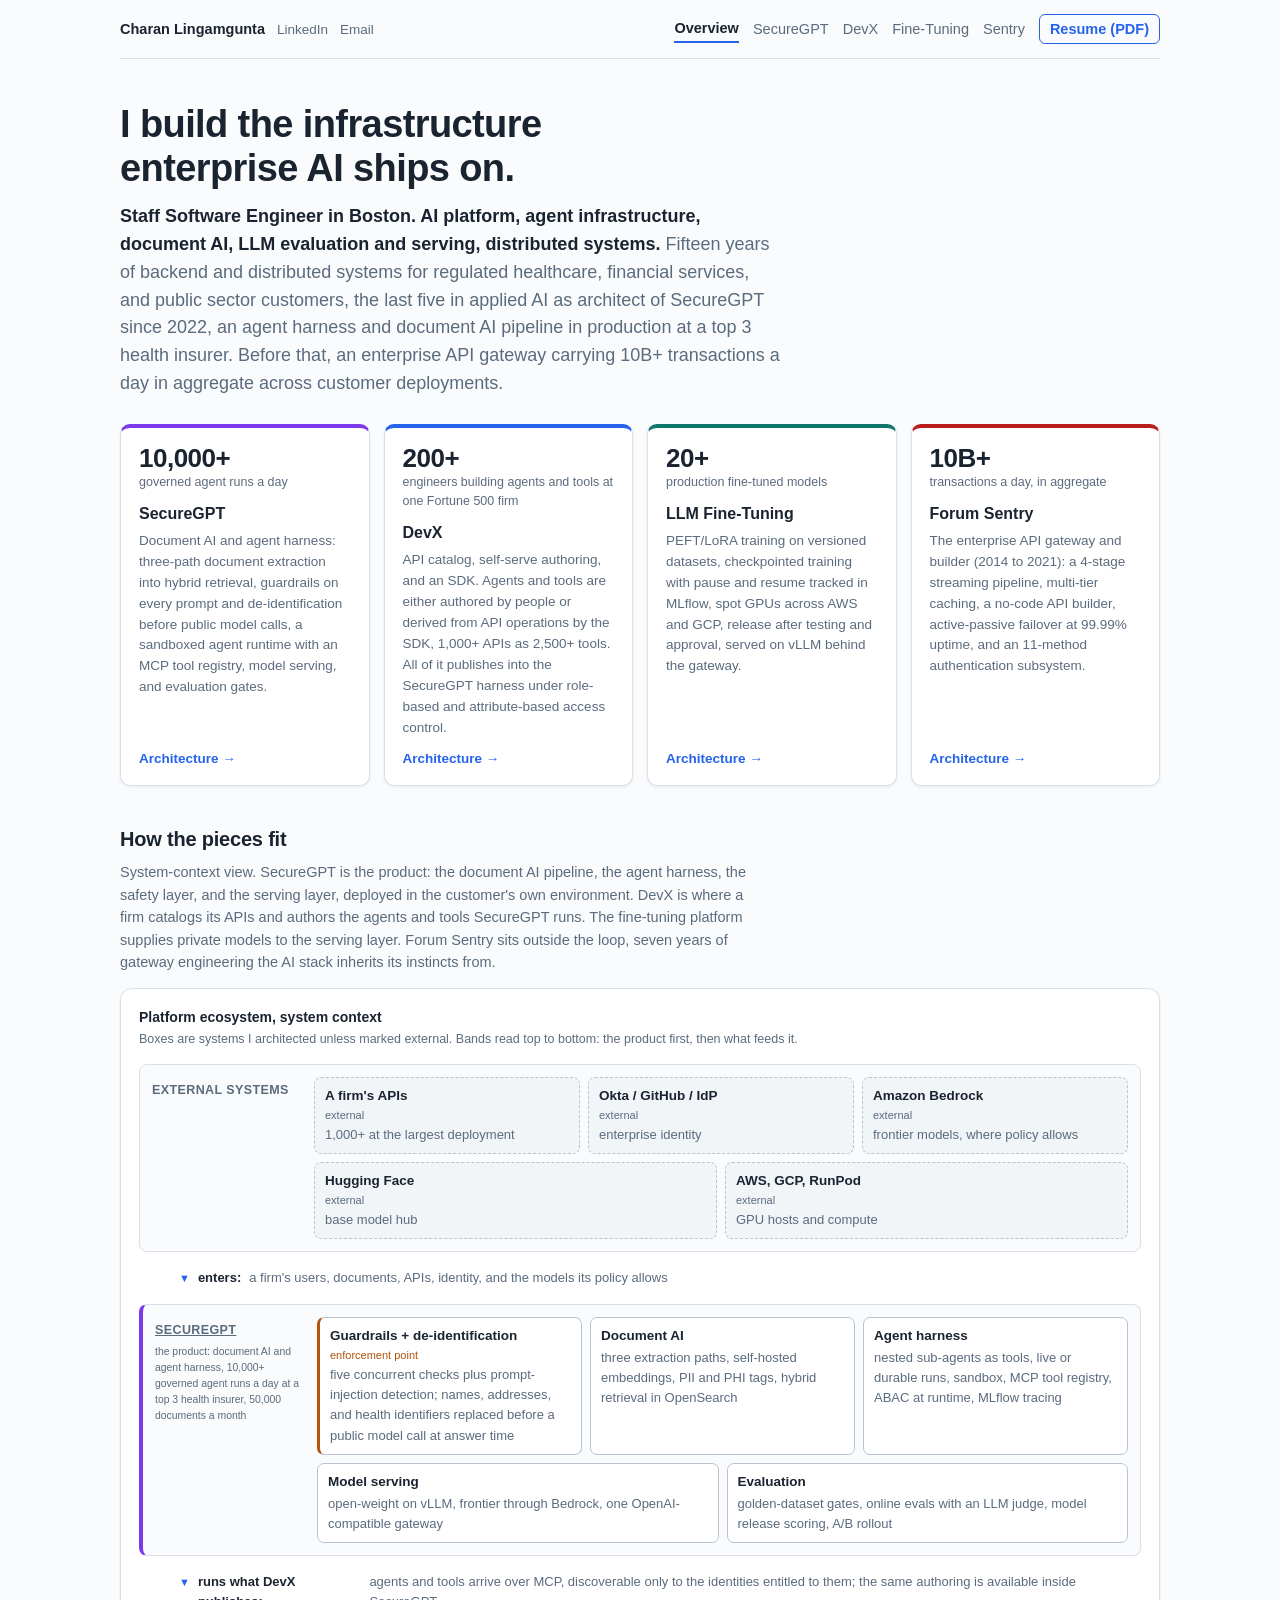
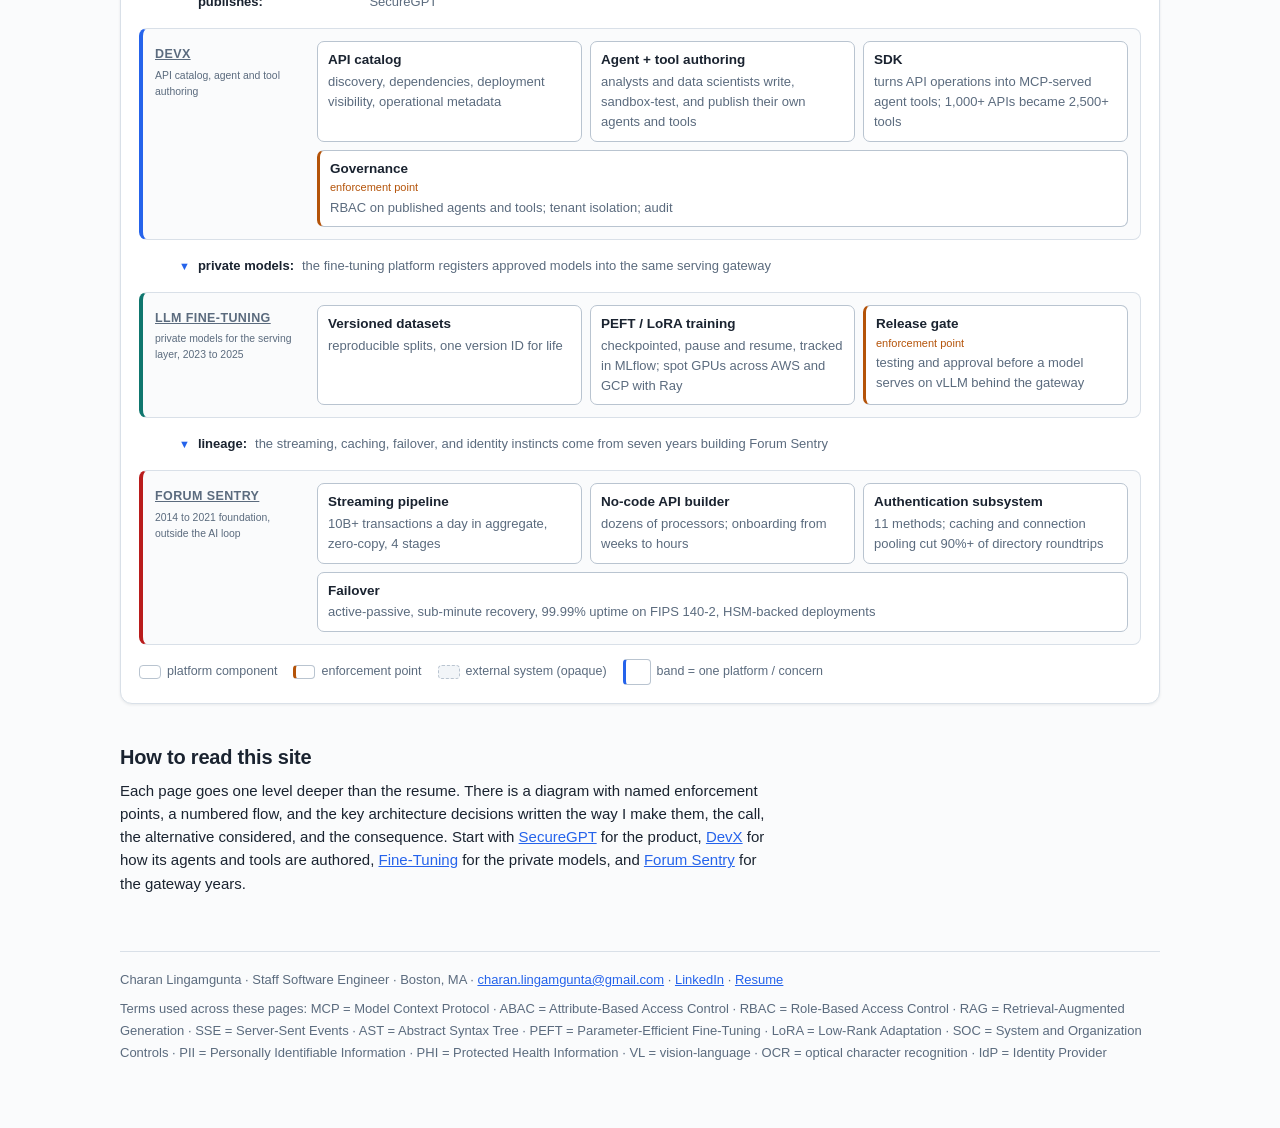
==== commit bcc94a3b: "Rebuild site around resume v2.4; add SecureGPT page; rescope DevX, Fine-Tuning and Sentry pages; red" ====
--- a/index.html
+++ b/index.html
@@ -4,7 +4,7 @@
 <meta charset="UTF-8">
 <meta name="viewport" content="width=device-width, initial-scale=1.0">
 <title>Charan Lingamgunta | AI Platform Architecture</title>
-<meta name="description" content="Charan Lingamgunta, Staff Software Engineer. Architecture deep dives of the DevX developer platform, the agent execution runtime, the model-lifecycle plane, and the Forum Sentry API gateway.">
+<meta name="description" content="Charan Lingamgunta, Staff Software Engineer. Architecture deep dives of SecureGPT, document AI and an agent harness; DevX, an API catalog with agent and tool authoring; an LLM fine-tuning platform; and the Forum Sentry API gateway.">
 <link rel="icon" href="data:image/svg+xml,<svg xmlns='http://www.w3.org/2000/svg' viewBox='0 0 100 100'><rect width='100' height='100' rx='20' fill='%232563eb'/><text x='50' y='68' font-size='52' text-anchor='middle' fill='white' font-family='Arial'>CL</text></svg>">
 <link rel="stylesheet" href="style.css">
 </head>
@@ -18,125 +18,124 @@
     <button class="copybtn" type="button" onclick="navigator.clipboard.writeText('charan.lingamgunta@gmail.com');this.textContent='Copied';this.classList.add('done');setTimeout(()=>{this.textContent='Email';this.classList.remove('done');},1200)">Email</button>
   </span>
   <a class="active" href="index.html">Overview</a>
+  <a href="securegpt.html">SecureGPT</a>
   <a href="devx.html">DevX</a>
-  <a href="agent-execution.html">Agent Execution</a>
   <a href="finetuning.html">Fine-Tuning</a>
   <a href="sentry.html">Sentry</a>
   <a class="cta" href="resume.pdf">Resume (PDF)</a>
 </nav>
 
 <header class="hero">
-  <h1>Fifteen years shipping platforms that stay in production.</h1>
+  <h1>I build the infrastructure enterprise AI ships on.</h1>
   <p class="tagline">
-    Agent execution, LLM fine-tuning, developer platforms, and an API gateway at 10B+ transactions a day.
-    Staff Software Engineer in Boston, building the control planes and runtimes behind commercial enterprise AI
-    for Fortune 500 healthcare and financial services clients.
+    <strong>Staff Software Engineer in Boston. AI platform, agent infrastructure, document AI, LLM evaluation and
+    serving, distributed systems.</strong> Fifteen years of backend and distributed systems for regulated healthcare,
+    financial services, and public sector customers, the last five in applied AI as architect of SecureGPT since 2022, an
+    agent harness and document AI pipeline in production at a top 3 health insurer. Before that, an enterprise API gateway carrying
+    10B+ transactions a day in aggregate across customer deployments.
   </p>
 </header>
 
 <section class="cards">
-  <a class="card devx" href="devx.html">
-    <span class="num">2,500+</span>
-    <span class="numlabel">governed tools from 1,000+ APIs</span>
-    <h3>DevX</h3>
-    <p>The umbrella developer platform: API devportal, agent authoring and evaluation, governance, and the full model lifecycle (fine-tuning, registry, serving, monitoring) as planes.</p>
+  <a class="card securegpt" href="securegpt.html">
+    <span class="num">10,000+</span>
+    <span class="numlabel">governed agent runs a day</span>
+    <h3>SecureGPT</h3>
+    <p>Document AI and agent harness: three-path document extraction into hybrid retrieval, guardrails on every prompt and de-identification before public model calls, a sandboxed agent runtime with an MCP tool registry, model serving, and evaluation gates.</p>
     <span class="go">Architecture &#8594;</span>
   </a>
-  <a class="card secureexec" href="agent-execution.html">
-    <span class="num">10,000+</span>
-    <span class="numlabel">governed agent invocations daily</span>
-    <h3>Agent Execution Platform</h3>
-    <p>The realtime runtime: DSPy harness, sandboxed execution, agentic RAG, attribute-based policy at every tool call, tracing, and a golden-dataset gate.</p>
+  <a class="card devx" href="devx.html">
+    <span class="num">200+</span>
+    <span class="numlabel">engineers building agents and tools at one Fortune 500 firm</span>
+    <h3>DevX</h3>
+    <p>API catalog, self-serve authoring, and an SDK. Agents and tools are either authored by people or derived from API operations by the SDK, 1,000+ APIs as 2,500+ tools. All of it publishes into the SecureGPT harness under role-based and attribute-based access control.</p>
     <span class="go">Architecture &#8594;</span>
   </a>
   <a class="card finetuning" href="finetuning.html">
     <span class="num">20+</span>
     <span class="numlabel">production fine-tuned models</span>
-    <h3>Inside DevX: Fine-Tuning</h3>
-    <p>DevX's model-lifecycle plane: versioned datasets, spot-orchestrated distributed training with checkpoint steering, a judged gate, vLLM serving.</p>
+    <h3>LLM Fine-Tuning</h3>
+    <p>PEFT/LoRA training on versioned datasets, checkpointed training with pause and resume tracked in MLflow, spot GPUs across AWS and GCP, release after testing and approval, served on vLLM behind the gateway.</p>
     <span class="go">Architecture &#8594;</span>
   </a>
   <a class="card sentry" href="sentry.html">
     <span class="num">10B+</span>
-    <span class="numlabel">transactions daily</span>
+    <span class="numlabel">transactions a day, in aggregate</span>
     <h3>Forum Sentry</h3>
-    <p>The API security gateway (2014-2021): streaming pipeline, no-code policy engine, identity brokering, 99.99% uptime targets. The governance DNA underneath it all.</p>
+    <p>The enterprise API gateway and builder (2014 to 2021): a 4-stage streaming pipeline, multi-tier caching, a no-code API builder, active-passive failover at 99.99% uptime, and an 11-method authentication subsystem.</p>
     <span class="go">Architecture &#8594;</span>
   </a>
 </section>
 
-<h2 class="sec" id="ecosystem">Ecosystem: one control plane, one runtime, one foundation</h2>
+<h2 class="sec" id="ecosystem">How the pieces fit</h2>
 <p class="secnote">
-  System-context view. DevX is the umbrella developer platform where APIs, tools, agents, evaluations, and the full
-  model lifecycle are authored, governed, and published. The Agent Execution Platform is the separate realtime
-  runtime that executes what DevX publishes. Forum Sentry is not part of this loop: it sits lateral to it, the seven
-  years of gateway and governance engineering the AI platforms inherit.
+  System-context view. SecureGPT is the product: the document AI pipeline, the agent harness, the safety layer,
+  and the serving layer, deployed in the customer's own environment. DevX is where a firm catalogs its APIs and
+  authors the agents and tools SecureGPT runs. The fine-tuning platform supplies private models to the serving
+  layer. Forum Sentry sits outside the loop, seven years of gateway engineering the AI stack inherits its instincts from.
 </p>
 
 <div class="arch">
   <div class="dtitle">Platform ecosystem, system context</div>
-  <div class="dsub">Boxes are systems I architected unless marked external. Bands read top to bottom in lifecycle order.</div>
+  <div class="dsub">Boxes are systems I architected unless marked external. Bands read top to bottom: the product first, then what feeds it.</div>
 
   <div class="eco">
     <div class="tier">
       <div class="tlabel">External systems</div>
       <div class="pboxes">
-        <div class="box ext"><b>Client APIs</b><span class="role">1,000+ specs at the largest client</span></div>
+        <div class="box ext"><b>A firm's APIs</b><span class="role">1,000+ at the largest deployment</span></div>
         <div class="box ext"><b>Okta / GitHub / IdP</b><span class="role">enterprise identity</span></div>
-        <div class="box ext"><b>Amazon Bedrock</b><span class="role">hosted models</span></div>
+        <div class="box ext"><b>Amazon Bedrock</b><span class="role">frontier models, where policy allows</span></div>
         <div class="box ext"><b>Hugging Face</b><span class="role">base model hub</span></div>
-        <div class="box ext"><b>AWS + GCP</b><span class="role">compute clouds</span></div>
+        <div class="box ext"><b>AWS, GCP, RunPod</b><span class="role">GPU hosts and compute</span></div>
       </div>
     </div>
 
-    <div class="conn">DevX ingests client APIs, brokers identity, onboards base models, and orchestrates compute</div>
+    <div class="conn"><em>enters:</em> a firm's users, documents, APIs, identity, and the models its policy allows</div>
 
-    <div class="tier devx">
-      <div class="tlabel"><a href="devx.html">DevX</a><small>the umbrella developer platform (control plane)</small></div>
+    <div class="tier securegpt">
+      <div class="tlabel"><a href="securegpt.html">SecureGPT</a><small>the product: document AI and agent harness, 10,000+ governed agent runs a day at a top 3 health insurer, 50,000 documents a month</small></div>
       <div class="pboxes">
-        <div class="box"><b>API devportal</b><span class="role">discovery, catalog, deployment visibility, dependency mapping</span></div>
-        <div class="box"><b>Agent + tool authoring</b><span class="role">OpenAPI-to-tool pipeline, Monaco self-authoring, DSPy agents; test, publish, audit</span></div>
-        <div class="box"><b>LLMOps + evaluation</b><span class="role">sandbox tests, versioned golden datasets, prompt compilation, model and agent evals</span></div>
-        <div class="box"><b><a href="finetuning.html">Model lifecycle</a></b><span class="role">fine-tuning, model registry, vLLM serving, monitoring</span></div>
-        <div class="box gate"><b>Governance overlay</b><span class="role">least-privilege entitlements, tenant isolation, audit</span></div>
-        <div class="box"><b>Ingestion</b><span class="role">Airflow + Spark to hybrid indexes and versioned datasets</span></div>
+        <div class="box gate"><b>Guardrails + de-identification</b><span class="role">five concurrent checks plus prompt-injection detection; names, addresses, and health identifiers replaced before a public model call at answer time</span></div>
+        <div class="box"><b>Document AI</b><span class="role">three extraction paths, self-hosted embeddings, PII and PHI tags, hybrid retrieval in OpenSearch</span></div>
+        <div class="box"><b>Agent harness</b><span class="role">nested sub-agents as tools, live or durable runs, sandbox, MCP tool registry, ABAC at runtime, MLflow tracing</span></div>
+        <div class="box"><b>Model serving</b><span class="role">open-weight on vLLM, frontier through Bedrock, one OpenAI-compatible gateway</span></div>
+        <div class="box"><b>Evaluation</b><span class="role">golden-dataset gates, online evals with an LLM judge, model release scoring, A/B rollout</span></div>
       </div>
     </div>
 
-    <div class="conn"><em>gated publish:</em> only artifacts that pass sandbox tests and evals reach the runtime; served models register into its gateway</div>
+    <div class="conn"><em>runs what DevX publishes:</em> agents and tools arrive over MCP, discoverable only to the identities entitled to them; the same authoring is available inside SecureGPT</div>
 
-    <div class="tier secureexec">
-      <div class="tlabel"><a href="agent-execution.html">Agent Execution Platform</a><small>the realtime runtime (data plane)</small></div>
+    <div class="tier devx">
+      <div class="tlabel"><a href="devx.html">DevX</a><small>API catalog, agent and tool authoring</small></div>
       <div class="pboxes">
-        <div class="box"><b>DSPy agent harness</b><span class="role">ReAct + CodeAct over governed tools</span></div>
-        <div class="box gate"><b>Policy + sandbox</b><span class="role">attribute-based decision per tool call, sandboxed execution, PII redaction</span></div>
-        <div class="box"><b>Agentic RAG</b><span class="role">hybrid retrieval with per-run judge correction</span></div>
-        <div class="box"><b>LLM gateway</b><span class="role">LiteLLM across self-hosted, fine-tuned, and Bedrock models</span></div>
-        <div class="box"><b>Observability</b><span class="role">MLflow traces, golden-dataset CI gate, separate online production evals, audit</span></div>
+        <div class="box"><b>API catalog</b><span class="role">discovery, dependencies, deployment visibility, operational metadata</span></div>
+        <div class="box"><b>Agent + tool authoring</b><span class="role">analysts and data scientists write, sandbox-test, and publish their own agents and tools</span></div>
+        <div class="box"><b>SDK</b><span class="role">turns API operations into MCP-served agent tools; 1,000+ APIs became 2,500+ tools</span></div>
+        <div class="box gate"><b>Governance</b><span class="role">RBAC on published agents and tools; tenant isolation; audit</span></div>
       </div>
     </div>
 
-    <div class="conn"><em>serves:</em> analyst and data science teams, 10,000+ governed agent invocations daily over SSE and background workers</div>
+    <div class="conn"><em>private models:</em> the fine-tuning platform registers approved models into the same serving gateway</div>
 
-    <div class="tier spine">
-      <div class="tlabel">Governance spine</div>
+    <div class="tier finetuning">
+      <div class="tlabel"><a href="finetuning.html">LLM Fine-Tuning</a><small>private models for the serving layer, 2023 to 2025</small></div>
       <div class="pboxes">
-        <div class="box"><b>Identity</b><span class="role">per-identity scoping, IdP integration</span></div>
-        <div class="box"><b>Tenant isolation</b><span class="role">silo-model multi-tenancy</span></div>
-        <div class="box"><b>Policy</b><span class="role">attribute-based for agent flows, role-based for portal actions</span></div>
-        <div class="box"><b>Audit</b><span class="role">MLflow, OpenSearch, and OpenTelemetry evidence trail</span></div>
+        <div class="box"><b>Versioned datasets</b><span class="role">reproducible splits, one version ID for life</span></div>
+        <div class="box"><b>PEFT / LoRA training</b><span class="role">checkpointed, pause and resume, tracked in MLflow; spot GPUs across AWS and GCP with Ray</span></div>
+        <div class="box gate"><b>Release gate</b><span class="role">testing and approval before a model serves on vLLM behind the gateway</span></div>
       </div>
     </div>
 
-    <div class="conn"><em>lineage:</em> the governance and gateway DNA comes from seven years building Sentry</div>
+    <div class="conn"><em>lineage:</em> the streaming, caching, failover, and identity instincts come from seven years building Forum Sentry</div>
 
     <div class="tier sentry">
-      <div class="tlabel"><a href="sentry.html">Forum Sentry</a><small>2014-2021 foundation, lateral to the AI loop</small></div>
+      <div class="tlabel"><a href="sentry.html">Forum Sentry</a><small>2014 to 2021 foundation, outside the AI loop</small></div>
       <div class="pboxes">
-        <div class="box"><b>Streaming pipeline</b><span class="role">10B+ transactions/day, zero-copy, 4 stages</span></div>
-        <div class="box"><b>Policy framework</b><span class="role">200+ versioned, audited policy types; 60+ no-code processors</span></div>
-        <div class="box"><b>Identity brokering</b><span class="role">11+ methods: Okta, Ping, SiteMinder, Kerberos, LDAP/AD; FIPS 140-2 + HSM</span></div>
-        <div class="box"><b>Threat defense</b><span class="role">3-tier WAF and sensor-triggered intrusion detection</span></div>
+        <div class="box"><b>Streaming pipeline</b><span class="role">10B+ transactions a day in aggregate, zero-copy, 4 stages</span></div>
+        <div class="box"><b>No-code API builder</b><span class="role">dozens of processors; onboarding from weeks to hours</span></div>
+        <div class="box"><b>Authentication subsystem</b><span class="role">11 methods; caching and connection pooling cut 90%+ of directory roundtrips</span></div>
+        <div class="box"><b>Failover</b><span class="role">active-passive, sub-minute recovery, 99.99% uptime on FIPS 140-2, HSM-backed deployments</span></div>
       </div>
     </div>
   </div>
@@ -151,11 +150,11 @@
 
 <h2 class="sec">How to read this site</h2>
 <p class="prose lead">
-  Each page goes one level deeper: a container-level diagram with named enforcement points, a numbered runtime flow,
-  the data / product / deployment layers, and the key architecture decisions written the way I make them: the call,
-  the alternative considered, and the consequence. Start with <a href="devx.html">DevX</a> for the umbrella platform
-  and <a href="agent-execution.html">the Agent Execution Platform</a> for the runtime, or
-  <a href="finetuning.html">Fine-Tuning</a> for DevX's training-to-serving plane.
+  Each page goes one level deeper than the resume. There is a diagram with named enforcement points, a numbered
+  flow, and the key architecture decisions written the way I make them, the call, the alternative considered, and
+  the consequence. Start with <a href="securegpt.html">SecureGPT</a> for the product,
+  <a href="devx.html">DevX</a> for how its agents and tools are authored, <a href="finetuning.html">Fine-Tuning</a>
+  for the private models, and <a href="sentry.html">Forum Sentry</a> for the gateway years.
 </p>
 
 <footer class="foot">
@@ -164,7 +163,9 @@
     Terms used across these pages: MCP = Model Context Protocol &#183; ABAC = Attribute-Based Access Control &#183;
     RBAC = Role-Based Access Control &#183; RAG = Retrieval-Augmented Generation &#183; SSE = Server-Sent Events &#183;
     AST = Abstract Syntax Tree &#183; PEFT = Parameter-Efficient Fine-Tuning &#183; LoRA = Low-Rank Adaptation &#183;
-    SOC = System and Organization Controls &#183; PII = Personally Identifiable Information &#183; IdP = Identity Provider
+    SOC = System and Organization Controls &#183; PII = Personally Identifiable Information &#183;
+    PHI = Protected Health Information &#183; VL = vision-language &#183; OCR = optical character recognition &#183;
+    IdP = Identity Provider
   </div>
 </footer>
 
--- a/style.css
+++ b/style.css
@@ -14,9 +14,10 @@
   --ext-bg: #f2f5f8;
   --code-bg: #eef2f6;
   --devx: #2563eb;
-  --secureexec: #7c3aed;
+  --agentexec: #7c3aed;
+  --securegpt: #7c3aed;
   --finetuning: #0f766e;
-  --sentry: #b45309;
+  --sentry: #b91c1c;
   --shadow: 0 1px 3px rgba(16, 24, 40, 0.08);
 }
 
@@ -35,9 +36,10 @@
     --ext-bg: #131a23;
     --code-bg: #1c2530;
     --devx: #5b93f5;
-    --secureexec: #a78bfa;
+    --agentexec: #a78bfa;
+    --securegpt: #a78bfa;
     --finetuning: #34b3a8;
-    --sentry: #e5a458;
+    --sentry: #f87171;
     --shadow: none;
   }
 }
@@ -88,7 +90,7 @@
 /* ---------- Metrics strip ---------- */
 .metrics { display: flex; flex-wrap: wrap; gap: 12px; margin: 22px 0 6px; }
 .metric {
-  flex: 1 1 150px; background: var(--surface); border: 1px solid var(--line);
+  flex: 0 1 260px; background: var(--surface); border: 1px solid var(--line);
   border-radius: 10px; padding: 12px 14px; box-shadow: var(--shadow);
 }
 .metric b { display: block; font-size: 21px; letter-spacing: -0.3px; }
@@ -112,22 +114,23 @@
   border-radius: 8px; padding: 12px; background: var(--bg);
 }
 .plane + .plane, .conn + .plane, .plane + .conn { margin-top: 0; }
-.plane .plabel { font-size: 12.5px; font-weight: 700; text-transform: uppercase; letter-spacing: 0.4px; color: var(--muted); padding-top: 4px; }
+.plane .plabel { font-size: 13px; font-weight: 700; text-transform: uppercase; letter-spacing: 0.5px; color: var(--ink); padding-top: 4px; }
 .plane .plabel small { display: block; font-weight: 400; text-transform: none; letter-spacing: 0; margin-top: 3px; }
 .pboxes { display: flex; flex-wrap: wrap; gap: 8px; }
+.pboxes > .box { flex: 1 1 230px; }
 
 .box {
   background: var(--surface); border: 1px solid var(--line-strong); border-radius: 7px;
-  padding: 8px 10px; font-size: 13px; max-width: 300px; flex: 0 1 auto;
+  padding: 8px 10px; font-size: 13px;
 }
 .box b { display: block; font-size: 13.5px; }
 .box .role { color: var(--muted); display: block; margin-top: 1px; }
 .box .tech { display: inline-block; margin-top: 5px; font-size: 11.5px; background: var(--code-bg); border-radius: 4px; padding: 1px 6px; color: var(--muted); font-family: ui-monospace, SFMono-Regular, Menlo, Consolas, monospace; }
 
 .box.gate { border: 1px solid var(--line-strong); border-left: 3px solid var(--gate); background: var(--surface); }
-.box.gate b::after { content: " (enforcement point)"; font-weight: 400; font-size: 11px; color: var(--gate); }
+.box.gate b::after { content: "enforcement point"; display: block; font-weight: 400; font-size: 11px; color: var(--gate); }
 .box.ext { border: 1.5px dashed var(--line-strong); background: var(--ext-bg); }
-.box.ext b::after { content: " (external)"; font-weight: 400; font-size: 11px; color: var(--muted); }
+.box.ext b::after { content: "external"; display: block; font-weight: 400; font-size: 11px; color: var(--muted); }
 
 .conn {
   display: flex; align-items: baseline; gap: 8px; padding: 6px 6px 6px 40px;
@@ -147,7 +150,7 @@
 .flow { counter-reset: step; list-style: none; margin: 14px 0 0; display: grid; gap: 8px; }
 .flow li {
   counter-increment: step; display: grid; grid-template-columns: 30px 1fr; gap: 10px;
-  background: var(--surface); border: 1px solid var(--line); border-radius: 8px; padding: 10px 12px;
+  background: var(--surface); border: 1px solid var(--line-strong); border-radius: 8px; padding: 10px 12px;
   font-size: 14px;
 }
 .flow li::before {
@@ -159,7 +162,7 @@
 .flow li .via { color: var(--muted); }
 
 /* ---------- Decision memo cards ---------- */
-.decisions { display: grid; gap: 12px; grid-template-columns: repeat(auto-fit, minmax(290px, 1fr)); margin-top: 14px; }
+.decisions { display: grid; gap: 12px; grid-template-columns: repeat(auto-fit, minmax(400px, 1fr)); margin-top: 14px; }
 .decision {
   background: var(--surface); border: 1px solid var(--line); border-left: 4px solid var(--accent);
   border-radius: 8px; padding: 14px 16px; font-size: 14px;
@@ -184,7 +187,7 @@
 
 /* ---------- Landing page ---------- */
 .hero { margin: 44px 0 10px; }
-.hero h1 { font-size: 38px; letter-spacing: -0.6px; line-height: 1.15; }
+.hero h1 { font-size: 38px; letter-spacing: -0.6px; line-height: 1.15; max-width: 22ch; }
 .hero .tagline { font-size: 18px; color: var(--muted); max-width: 66ch; margin-top: 12px; }
 .hero .tagline strong { color: var(--ink); }
 .hero .links { display: flex; flex-wrap: wrap; gap: 10px; margin-top: 20px; }
@@ -197,26 +200,29 @@
 
 .cards { display: grid; gap: 14px; grid-template-columns: repeat(auto-fit, minmax(240px, 1fr)); margin: 26px 0 8px; }
 .card {
-  display: block; text-decoration: none; color: var(--ink);
+  display: flex; flex-direction: column; text-decoration: none; color: var(--ink);
   background: var(--surface); border: 1px solid var(--line); border-top: 4px solid var(--accent);
   border-radius: 10px; padding: 16px 18px; box-shadow: var(--shadow);
 }
 .card:hover { border-color: var(--accent); }
-.card .num { font-size: 26px; font-weight: 700; letter-spacing: -0.5px; }
-.card .numlabel { color: var(--muted); font-size: 12.5px; margin-bottom: 10px; }
+.card .num { display: block; font-size: 26px; font-weight: 700; letter-spacing: -0.5px; line-height: 1.1; }
+.card .numlabel { display: block; color: var(--muted); font-size: 12.5px; margin-bottom: 10px; }
 .card h3 { font-size: 16px; margin-bottom: 4px; }
 .card p { font-size: 13.5px; color: var(--muted); }
-.card .go { display: block; margin-top: 10px; font-size: 13.5px; font-weight: 600; color: var(--accent); }
+.card .go { display: block; margin-top: auto; padding-top: 10px; font-size: 13.5px; font-weight: 600; color: var(--accent); }
 .card.devx { border-top-color: var(--devx); }
-.card.secureexec { border-top-color: var(--secureexec); }
+.card.agentexec { border-top-color: var(--agentexec); }
+.card.securegpt { border-top-color: var(--securegpt); }
 .card.finetuning { border-top-color: var(--finetuning); }
 .card.sentry { border-top-color: var(--sentry); }
 
 /* Accent variants applied per page via body class */
 body.p-devx .accentbar, body.p-devx .plane { border-left-color: var(--devx); }
 body.p-devx .accentbar { background: var(--devx); }
-body.p-secureexec .accentbar, body.p-secureexec .plane { border-left-color: var(--secureexec); }
-body.p-secureexec .accentbar { background: var(--secureexec); }
+body.p-agentexec .accentbar, body.p-agentexec .plane { border-left-color: var(--agentexec); }
+body.p-agentexec .accentbar { background: var(--agentexec); }
+body.p-securegpt .accentbar, body.p-securegpt .plane { border-left-color: var(--securegpt); }
+body.p-securegpt .accentbar { background: var(--securegpt); }
 body.p-finetuning .accentbar, body.p-finetuning .plane { border-left-color: var(--finetuning); }
 body.p-finetuning .accentbar { background: var(--finetuning); }
 body.p-sentry .accentbar, body.p-sentry .plane { border-left-color: var(--sentry); }
@@ -229,7 +235,8 @@
   border: 1px solid var(--line); border-radius: 8px; padding: 12px; background: var(--bg);
 }
 .eco .tier.devx { border-left: 4px solid var(--devx); }
-.eco .tier.secureexec { border-left: 4px solid var(--secureexec); }
+.eco .tier.agentexec { border-left: 4px solid var(--agentexec); }
+.eco .tier.securegpt { border-left: 4px solid var(--securegpt); }
 .eco .tier.finetuning { border-left: 4px solid var(--finetuning); }
 .eco .tier.sentry { border-left: 4px solid var(--sentry); }
 .eco .tier.spine { border-left: 4px solid var(--line-strong); }
@@ -261,6 +268,7 @@
 
 @media (max-width: 640px) {
   .plane, .eco .tier { grid-template-columns: 1fr; }
+  .decisions { grid-template-columns: 1fr; }
   .plane .plabel, .eco .tlabel { padding-top: 0; }
   .hero h1 { font-size: 30px; }
   .conn { padding-left: 12px; }
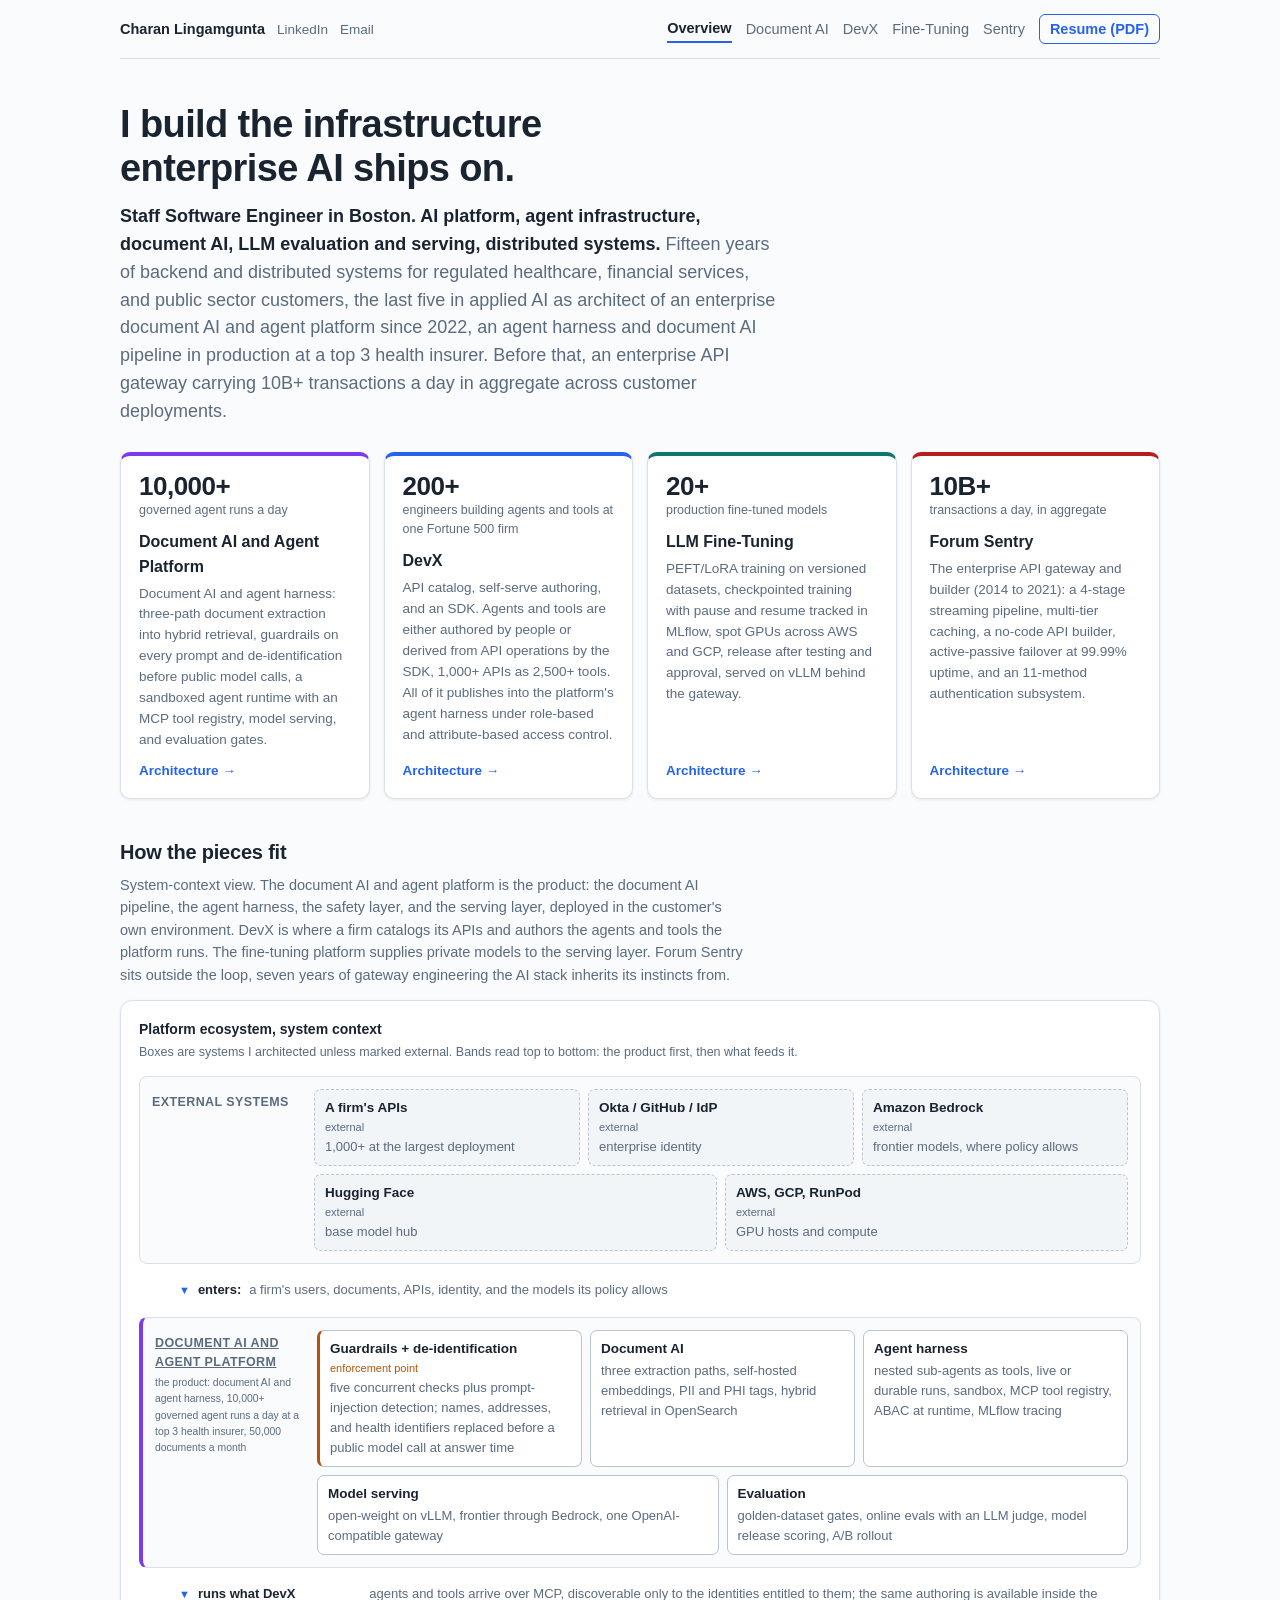
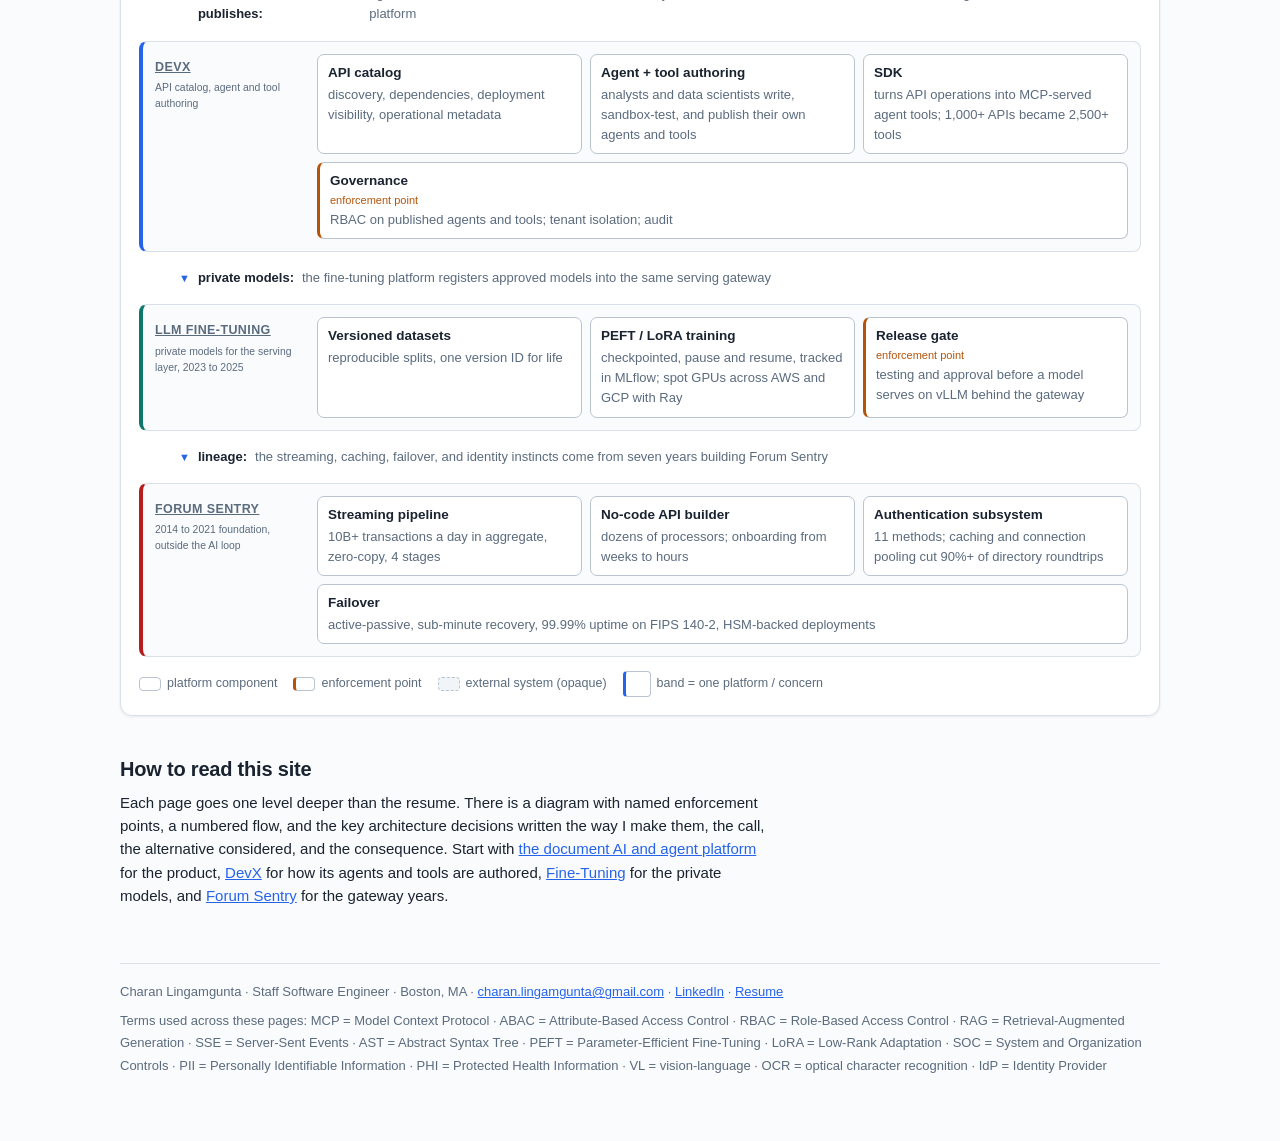
==== commit 46d560d1: "Take the SecureGPT name off the public site; page renamed Document AI and Agent Platform at document" ====
--- a/index.html
+++ b/index.html
@@ -4,7 +4,7 @@
 <meta charset="UTF-8">
 <meta name="viewport" content="width=device-width, initial-scale=1.0">
 <title>Charan Lingamgunta | AI Platform Architecture</title>
-<meta name="description" content="Charan Lingamgunta, Staff Software Engineer. Architecture deep dives of SecureGPT, document AI and an agent harness; DevX, an API catalog with agent and tool authoring; an LLM fine-tuning platform; and the Forum Sentry API gateway.">
+<meta name="description" content="Charan Lingamgunta, Staff Software Engineer. Architecture deep dives of an enterprise document AI and agent platform; DevX, an API catalog with agent and tool authoring; an LLM fine-tuning platform; and the Forum Sentry API gateway.">
 <link rel="icon" href="data:image/svg+xml,<svg xmlns='http://www.w3.org/2000/svg' viewBox='0 0 100 100'><rect width='100' height='100' rx='20' fill='%232563eb'/><text x='50' y='68' font-size='52' text-anchor='middle' fill='white' font-family='Arial'>CL</text></svg>">
 <link rel="stylesheet" href="style.css">
 </head>
@@ -18,7 +18,7 @@
     <button class="copybtn" type="button" onclick="navigator.clipboard.writeText('charan.lingamgunta@gmail.com');this.textContent='Copied';this.classList.add('done');setTimeout(()=>{this.textContent='Email';this.classList.remove('done');},1200)">Email</button>
   </span>
   <a class="active" href="index.html">Overview</a>
-  <a href="securegpt.html">SecureGPT</a>
+  <a href="document-ai.html">Document AI</a>
   <a href="devx.html">DevX</a>
   <a href="finetuning.html">Fine-Tuning</a>
   <a href="sentry.html">Sentry</a>
@@ -30,17 +30,17 @@
   <p class="tagline">
     <strong>Staff Software Engineer in Boston. AI platform, agent infrastructure, document AI, LLM evaluation and
     serving, distributed systems.</strong> Fifteen years of backend and distributed systems for regulated healthcare,
-    financial services, and public sector customers, the last five in applied AI as architect of SecureGPT since 2022, an
+    financial services, and public sector customers, the last five in applied AI as architect of an enterprise document AI and agent platform since 2022, an
     agent harness and document AI pipeline in production at a top 3 health insurer. Before that, an enterprise API gateway carrying
     10B+ transactions a day in aggregate across customer deployments.
   </p>
 </header>
 
 <section class="cards">
-  <a class="card securegpt" href="securegpt.html">
+  <a class="card docai" href="document-ai.html">
     <span class="num">10,000+</span>
     <span class="numlabel">governed agent runs a day</span>
-    <h3>SecureGPT</h3>
+    <h3>Document AI and Agent Platform</h3>
     <p>Document AI and agent harness: three-path document extraction into hybrid retrieval, guardrails on every prompt and de-identification before public model calls, a sandboxed agent runtime with an MCP tool registry, model serving, and evaluation gates.</p>
     <span class="go">Architecture &#8594;</span>
   </a>
@@ -48,7 +48,7 @@
     <span class="num">200+</span>
     <span class="numlabel">engineers building agents and tools at one Fortune 500 firm</span>
     <h3>DevX</h3>
-    <p>API catalog, self-serve authoring, and an SDK. Agents and tools are either authored by people or derived from API operations by the SDK, 1,000+ APIs as 2,500+ tools. All of it publishes into the SecureGPT harness under role-based and attribute-based access control.</p>
+    <p>API catalog, self-serve authoring, and an SDK. Agents and tools are either authored by people or derived from API operations by the SDK, 1,000+ APIs as 2,500+ tools. All of it publishes into the platform's agent harness under role-based and attribute-based access control.</p>
     <span class="go">Architecture &#8594;</span>
   </a>
   <a class="card finetuning" href="finetuning.html">
@@ -69,9 +69,9 @@
 
 <h2 class="sec" id="ecosystem">How the pieces fit</h2>
 <p class="secnote">
-  System-context view. SecureGPT is the product: the document AI pipeline, the agent harness, the safety layer,
+  System-context view. The document AI and agent platform is the product: the document AI pipeline, the agent harness, the safety layer,
   and the serving layer, deployed in the customer's own environment. DevX is where a firm catalogs its APIs and
-  authors the agents and tools SecureGPT runs. The fine-tuning platform supplies private models to the serving
+  authors the agents and tools the platform runs. The fine-tuning platform supplies private models to the serving
   layer. Forum Sentry sits outside the loop, seven years of gateway engineering the AI stack inherits its instincts from.
 </p>
 
@@ -93,8 +93,8 @@
 
     <div class="conn"><em>enters:</em> a firm's users, documents, APIs, identity, and the models its policy allows</div>
 
-    <div class="tier securegpt">
-      <div class="tlabel"><a href="securegpt.html">SecureGPT</a><small>the product: document AI and agent harness, 10,000+ governed agent runs a day at a top 3 health insurer, 50,000 documents a month</small></div>
+    <div class="tier docai">
+      <div class="tlabel"><a href="document-ai.html">Document AI and Agent Platform</a><small>the product: document AI and agent harness, 10,000+ governed agent runs a day at a top 3 health insurer, 50,000 documents a month</small></div>
       <div class="pboxes">
         <div class="box gate"><b>Guardrails + de-identification</b><span class="role">five concurrent checks plus prompt-injection detection; names, addresses, and health identifiers replaced before a public model call at answer time</span></div>
         <div class="box"><b>Document AI</b><span class="role">three extraction paths, self-hosted embeddings, PII and PHI tags, hybrid retrieval in OpenSearch</span></div>
@@ -104,7 +104,7 @@
       </div>
     </div>
 
-    <div class="conn"><em>runs what DevX publishes:</em> agents and tools arrive over MCP, discoverable only to the identities entitled to them; the same authoring is available inside SecureGPT</div>
+    <div class="conn"><em>runs what DevX publishes:</em> agents and tools arrive over MCP, discoverable only to the identities entitled to them; the same authoring is available inside the platform</div>
 
     <div class="tier devx">
       <div class="tlabel"><a href="devx.html">DevX</a><small>API catalog, agent and tool authoring</small></div>
@@ -152,7 +152,7 @@
 <p class="prose lead">
   Each page goes one level deeper than the resume. There is a diagram with named enforcement points, a numbered
   flow, and the key architecture decisions written the way I make them, the call, the alternative considered, and
-  the consequence. Start with <a href="securegpt.html">SecureGPT</a> for the product,
+  the consequence. Start with <a href="document-ai.html">the document AI and agent platform</a> for the product,
   <a href="devx.html">DevX</a> for how its agents and tools are authored, <a href="finetuning.html">Fine-Tuning</a>
   for the private models, and <a href="sentry.html">Forum Sentry</a> for the gateway years.
 </p>
--- a/style.css
+++ b/style.css
@@ -15,7 +15,7 @@
   --code-bg: #eef2f6;
   --devx: #2563eb;
   --agentexec: #7c3aed;
-  --securegpt: #7c3aed;
+  --docai: #7c3aed;
   --finetuning: #0f766e;
   --sentry: #b91c1c;
   --shadow: 0 1px 3px rgba(16, 24, 40, 0.08);
@@ -37,7 +37,7 @@
     --code-bg: #1c2530;
     --devx: #5b93f5;
     --agentexec: #a78bfa;
-    --securegpt: #a78bfa;
+    --docai: #a78bfa;
     --finetuning: #34b3a8;
     --sentry: #f87171;
     --shadow: none;
@@ -212,7 +212,7 @@
 .card .go { display: block; margin-top: auto; padding-top: 10px; font-size: 13.5px; font-weight: 600; color: var(--accent); }
 .card.devx { border-top-color: var(--devx); }
 .card.agentexec { border-top-color: var(--agentexec); }
-.card.securegpt { border-top-color: var(--securegpt); }
+.card.docai { border-top-color: var(--docai); }
 .card.finetuning { border-top-color: var(--finetuning); }
 .card.sentry { border-top-color: var(--sentry); }
 
@@ -221,8 +221,8 @@
 body.p-devx .accentbar { background: var(--devx); }
 body.p-agentexec .accentbar, body.p-agentexec .plane { border-left-color: var(--agentexec); }
 body.p-agentexec .accentbar { background: var(--agentexec); }
-body.p-securegpt .accentbar, body.p-securegpt .plane { border-left-color: var(--securegpt); }
-body.p-securegpt .accentbar { background: var(--securegpt); }
+body.p-docai .accentbar, body.p-docai .plane { border-left-color: var(--docai); }
+body.p-docai .accentbar { background: var(--docai); }
 body.p-finetuning .accentbar, body.p-finetuning .plane { border-left-color: var(--finetuning); }
 body.p-finetuning .accentbar { background: var(--finetuning); }
 body.p-sentry .accentbar, body.p-sentry .plane { border-left-color: var(--sentry); }
@@ -236,7 +236,7 @@
 }
 .eco .tier.devx { border-left: 4px solid var(--devx); }
 .eco .tier.agentexec { border-left: 4px solid var(--agentexec); }
-.eco .tier.securegpt { border-left: 4px solid var(--securegpt); }
+.eco .tier.docai { border-left: 4px solid var(--docai); }
 .eco .tier.finetuning { border-left: 4px solid var(--finetuning); }
 .eco .tier.sentry { border-left: 4px solid var(--sentry); }
 .eco .tier.spine { border-left: 4px solid var(--line-strong); }
